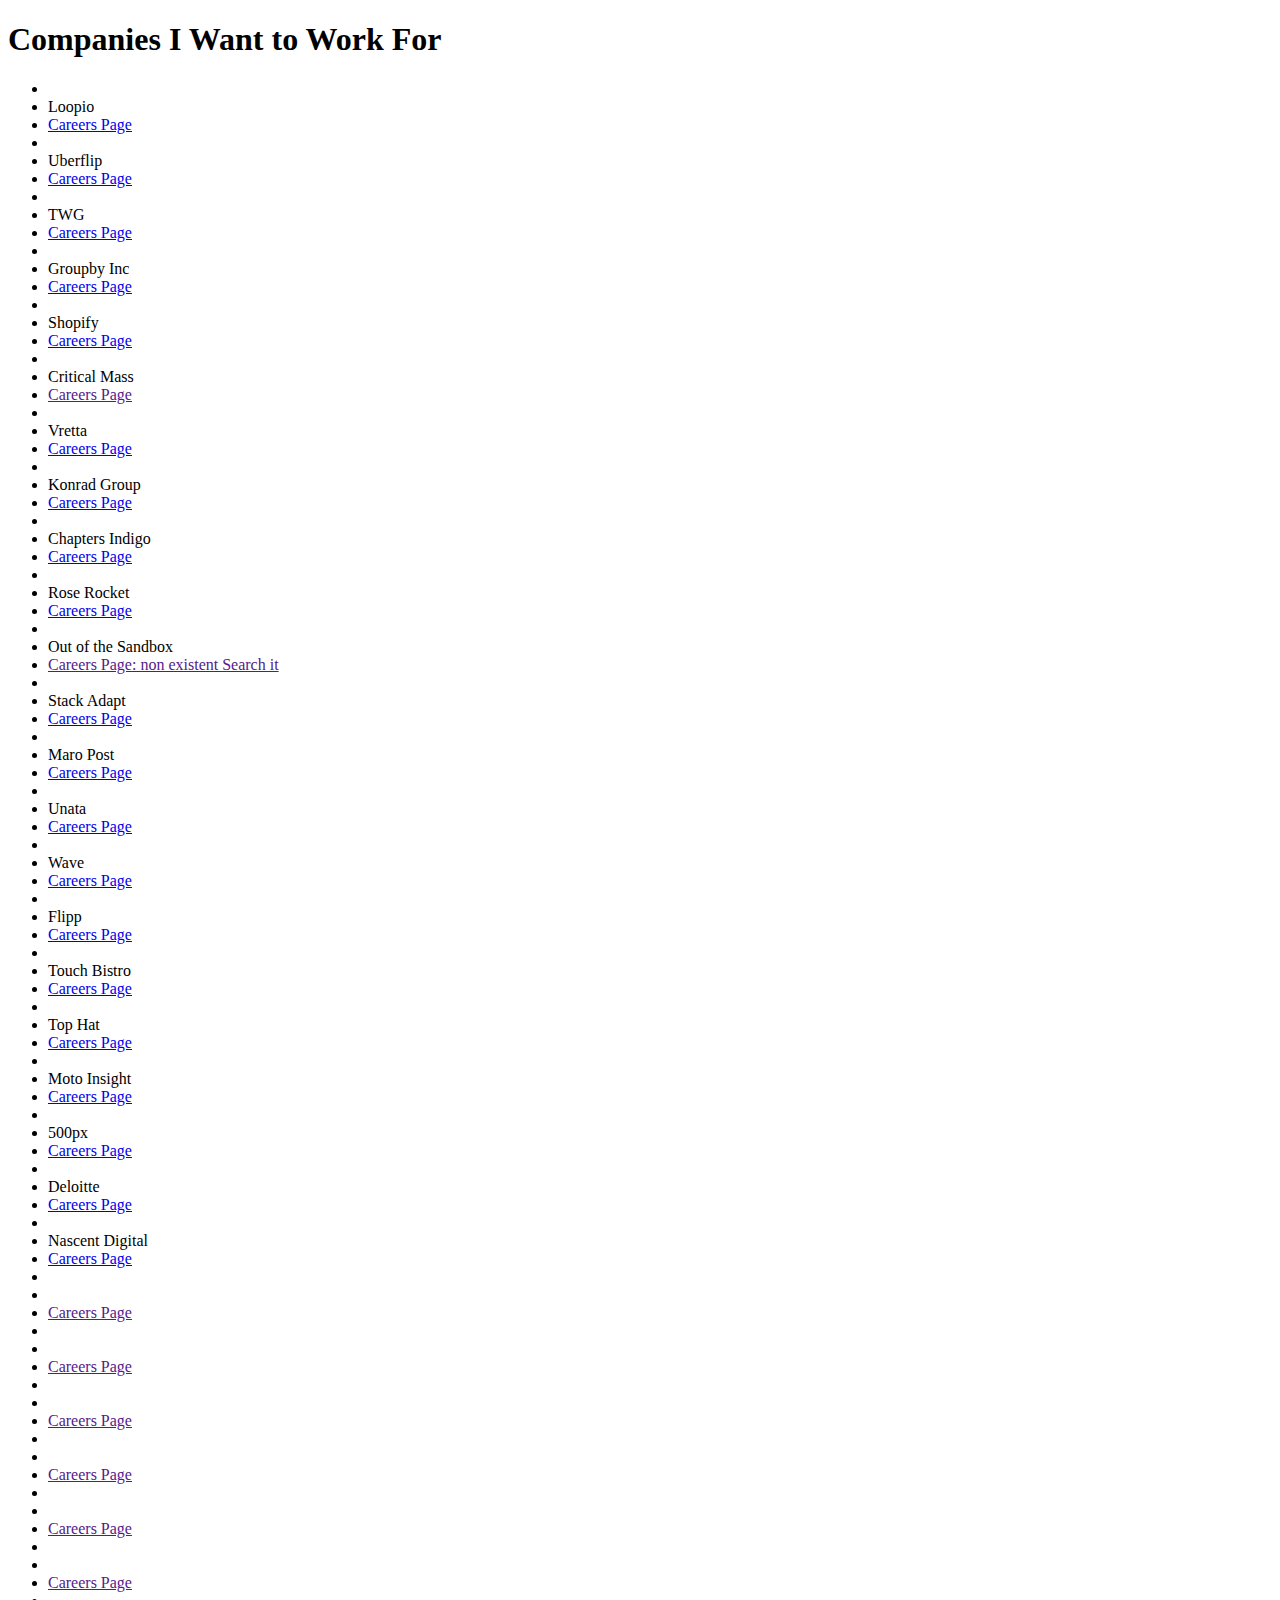
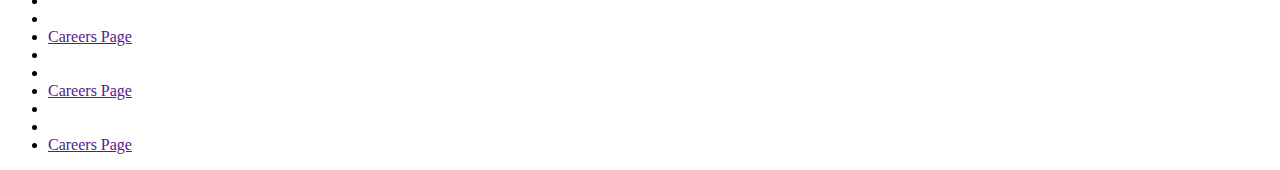
==== companies.html @ 1dc617fa "Started adding companies to list" ====
<!DOCTYPE html>
<html lang="en">
<head>
    <meta charset="UTF-8">
    <meta name="viewport" content="width=device-width, initial-scale=1.0">
    <meta http-equiv="X-UA-Compatible" content="ie=edge">
    <title>Companies</title>
</head>
<body>
    <h1>Companies I Want to Work For</h1>
    <ul>
        <li class="company">
            <li class="company-name">Loopio</li>
            <li class="company-url"><a href="https://www.loopio.com/careers#data-scroll2">Careers Page</a></li>
        </li>
        <li class="company">
            <li class="company-name">Uberflip</li>
            <li class="company-url"><a href="https://jobs.lever.co/uberflip?team=Engineering">Careers Page</a></li>
        </li>
        <li class="company">
            <li class="company-name">TWG</li>
            <li class="company-url"><a href="https://twg.io/careers/">Careers Page</a></li>
        </li>
        <li class="company">
            <li class="company-name">Groupby Inc</li>
            <li class="company-url"><a href="https://www.groupbyinc.com/careers/">Careers Page</a></li>
        </li>
        <li class="company">
            <li class="company-name">Shopify</li>
            <li class="company-url"><a href="https://www.shopify.ca/careers/locations/toronto">Careers Page</a></li>
        </li>
        <li class="company">
            <li class="company-name">Critical Mass</li>
            <li class="company-urlhttps://www.criticalmass.com/join/city/toronto"><a href="">Careers Page</a></li>
        </li>
        <li class="company">
            <li class="company-name">Vretta</li>
            <li class="company-url"><a href="https://www.vretta.com/careers">Careers Page</a></li>
        </li>
        <li class="company">
            <li class="company-name">Konrad Group</li>
            <li class="company-url"><a href="https://www.konradgroup.com/careers">Careers Page</a></li>
        </li>
        <li class="company">
            <li class="company-name">Chapters Indigo</li>
            <li class="company-url"><a href="https://careers.indigo.ca/?s=&page=1&dept=ho">Careers Page</a></li>
        </li>
        <li class="company">
            <li class="company-name">Rose Rocket</li>
            <li class="company-url"><a href="https://roserocket.fastpad.com">Careers Page</a></li>
        </li>
        <li class="company">
            <li class="company-name">Out of the Sandbox</li>
            <li class="company-url"><a href="">Careers Page: non existent Search it</a></li>
        </li>
        <li class="company">
            <li class="company-name">Stack Adapt</li>
            <li class="company-url"><a href="https://jobs.lever.co/stackadapt">Careers Page</a></li>
        </li>
        <li class="company">
            <li class="company-name">Maro Post</li>
            <li class="company-url"><a href="https://www.maropost.com/careers/">Careers Page</a></li>
        </li>
        <li class="company">
            <li class="company-name">Unata</li>
            <li class="company-url"><a href="https://unata.com/about/careers/">Careers Page</a></li>
        </li>
        <li class="company">
            <li class="company-name">Wave</li>
            <li class="company-url"><a href="https://www.waveapps.com/about-us/jobs/">Careers Page</a></li>
        </li>
        <li class="company">
            <li class="company-name">Flipp</li>
            <li class="company-url"><a href="https://corp.flipp.com/jobs">Careers Page</a></li>
        </li>
        <li class="company">
            <li class="company-name">Touch Bistro</li>
            <li class="company-url"><a href="https://www.touchbistro.com/careers/">Careers Page</a></li>
        </li>
        <li class="company">
            <li class="company-name">Top Hat</li>
            <li class="company-url"><a href="https://jobs.lever.co/tophat/966fdf04-d9f5-40f9-bb0e-3b3fde9817d1">Careers Page</a></li>
        </li>
        <li class="company">
            <li class="company-name">Moto Insight</li>
            <li class="company-url"><a href="https://motoinsight.applytojob.com/apply">Careers Page</a></li>
        </li>
        <li class="company">
            <li class="company-name">500px</li>
            <li class="company-url"><a href="https://about.500px.com/jobs/#">Careers Page</a></li>
        </li>
        <li class="company">
            <li class="company-name">Deloitte</li>
            <li class="company-url"><a href="https://careers.deloitte.ca/search/?q=Toronto">Careers Page</a></li>
        </li>
        <li class="company">
            <li class="company-name">Nascent Digital</li>
            <li class="company-url"><a href="http://nascentdigital.com/careers/">Careers Page</a></li>
        </li>
        <li class="company">
            <li class="company-name"></li>
            <li class="company-url"><a href="">Careers Page</a></li>
        </li>
        <li class="company">
            <li class="company-name"></li>
            <li class="company-url"><a href="">Careers Page</a></li>
        </li>
        <li class="company">
            <li class="company-name"></li>
            <li class="company-url"><a href="">Careers Page</a></li>
        </li>
        <li class="company">
            <li class="company-name"></li>
            <li class="company-url"><a href="">Careers Page</a></li>
        </li>
        <li class="company">
            <li class="company-name"></li>
            <li class="company-url"><a href="">Careers Page</a></li>
        </li>
        <li class="company">
            <li class="company-name"></li>
            <li class="company-url"><a href="">Careers Page</a></li>
        </li>
        <li class="company">
            <li class="company-name"></li>
            <li class="company-url"><a href="">Careers Page</a></li>
        </li>
        <li class="company">
            <li class="company-name"></li>
            <li class="company-url"><a href="">Careers Page</a></li>
        </li>
        <li class="company">
            <li class="company-name"></li>
            <li class="company-url"><a href="">Careers Page</a></li>
        </li>

    </ul>

</body>
</html>
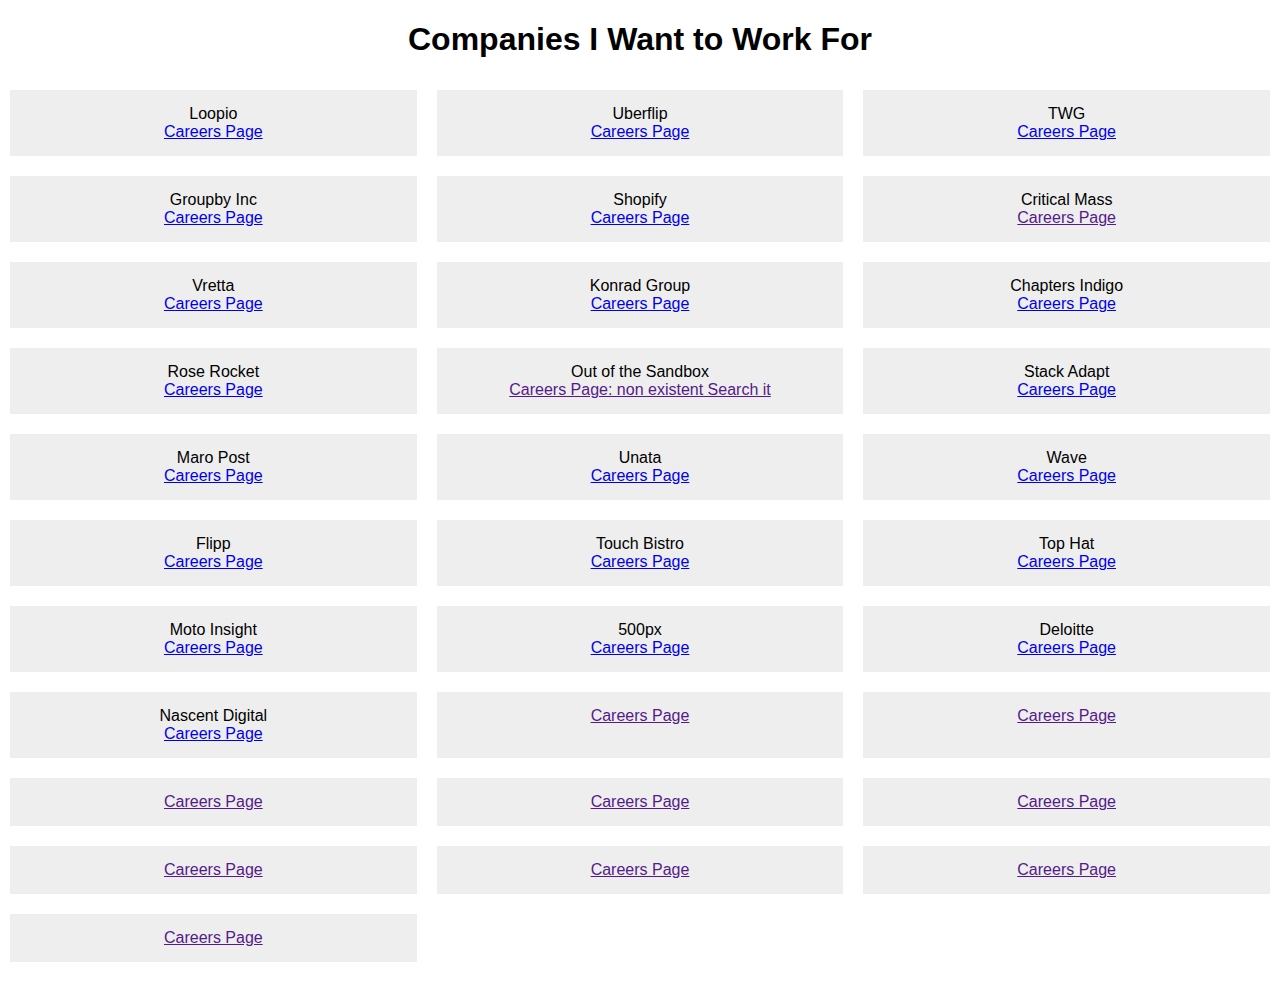
==== commit f8f48a01: "Adding css to jobs cards" ====
--- a/companies.html
+++ b/companies.html
@@ -5,136 +5,138 @@
     <meta name="viewport" content="width=device-width, initial-scale=1.0">
     <meta http-equiv="X-UA-Compatible" content="ie=edge">
     <title>Companies</title>
+    <link rel="stylesheet" type="text/css" href="companies.css">
 </head>
 <body>
     <h1>Companies I Want to Work For</h1>
     <ul>
-        <li class="company">
+        <div class="company">
             <li class="company-name">Loopio</li>
             <li class="company-url"><a href="https://www.loopio.com/careers#data-scroll2">Careers Page</a></li>
-        </li>
-        <li class="company">
+        </div>
+        <div class="company">
             <li class="company-name">Uberflip</li>
             <li class="company-url"><a href="https://jobs.lever.co/uberflip?team=Engineering">Careers Page</a></li>
-        </li>
-        <li class="company">
+        </div>
+        <div class="company">
             <li class="company-name">TWG</li>
             <li class="company-url"><a href="https://twg.io/careers/">Careers Page</a></li>
-        </li>
-        <li class="company">
+        </div>
+        <div class="company">
             <li class="company-name">Groupby Inc</li>
             <li class="company-url"><a href="https://www.groupbyinc.com/careers/">Careers Page</a></li>
-        </li>
-        <li class="company">
+        </div>
+        <div class="company">
             <li class="company-name">Shopify</li>
             <li class="company-url"><a href="https://www.shopify.ca/careers/locations/toronto">Careers Page</a></li>
-        </li>
-        <li class="company">
+        </div>
+        <div class="company">
             <li class="company-name">Critical Mass</li>
             <li class="company-urlhttps://www.criticalmass.com/join/city/toronto"><a href="">Careers Page</a></li>
-        </li>
-        <li class="company">
+        </div>
+        <div class="company">
             <li class="company-name">Vretta</li>
             <li class="company-url"><a href="https://www.vretta.com/careers">Careers Page</a></li>
-        </li>
-        <li class="company">
+        </div>
+        <div class="company">
             <li class="company-name">Konrad Group</li>
             <li class="company-url"><a href="https://www.konradgroup.com/careers">Careers Page</a></li>
-        </li>
-        <li class="company">
+        </div>
+        <div class="company">
             <li class="company-name">Chapters Indigo</li>
             <li class="company-url"><a href="https://careers.indigo.ca/?s=&page=1&dept=ho">Careers Page</a></li>
-        </li>
-        <li class="company">
+        </div>
+        <div class="company">
             <li class="company-name">Rose Rocket</li>
             <li class="company-url"><a href="https://roserocket.fastpad.com">Careers Page</a></li>
-        </li>
-        <li class="company">
+        </div>
+        <div class="company">
             <li class="company-name">Out of the Sandbox</li>
             <li class="company-url"><a href="">Careers Page: non existent Search it</a></li>
-        </li>
-        <li class="company">
+        </div>
+        <div class="company">
             <li class="company-name">Stack Adapt</li>
             <li class="company-url"><a href="https://jobs.lever.co/stackadapt">Careers Page</a></li>
-        </li>
-        <li class="company">
+        </div>
+        <div class="company">
             <li class="company-name">Maro Post</li>
             <li class="company-url"><a href="https://www.maropost.com/careers/">Careers Page</a></li>
-        </li>
-        <li class="company">
+        </div>
+        <div class="company">
             <li class="company-name">Unata</li>
             <li class="company-url"><a href="https://unata.com/about/careers/">Careers Page</a></li>
-        </li>
-        <li class="company">
+        </div>
+        <div class="company">
             <li class="company-name">Wave</li>
             <li class="company-url"><a href="https://www.waveapps.com/about-us/jobs/">Careers Page</a></li>
-        </li>
-        <li class="company">
+        </div>
+        <div class="company">
             <li class="company-name">Flipp</li>
             <li class="company-url"><a href="https://corp.flipp.com/jobs">Careers Page</a></li>
-        </li>
-        <li class="company">
+        </div>
+        <div class="company">
             <li class="company-name">Touch Bistro</li>
             <li class="company-url"><a href="https://www.touchbistro.com/careers/">Careers Page</a></li>
-        </li>
-        <li class="company">
+        </div>
+        <div class="company">
             <li class="company-name">Top Hat</li>
             <li class="company-url"><a href="https://jobs.lever.co/tophat/966fdf04-d9f5-40f9-bb0e-3b3fde9817d1">Careers Page</a></li>
-        </li>
-        <li class="company">
+        </div>
+        <div class="company">
             <li class="company-name">Moto Insight</li>
             <li class="company-url"><a href="https://motoinsight.applytojob.com/apply">Careers Page</a></li>
-        </li>
-        <li class="company">
+        </div>
+        <div class="company">
             <li class="company-name">500px</li>
             <li class="company-url"><a href="https://about.500px.com/jobs/#">Careers Page</a></li>
-        </li>
-        <li class="company">
+        </div>
+        <div class="company">
             <li class="company-name">Deloitte</li>
             <li class="company-url"><a href="https://careers.deloitte.ca/search/?q=Toronto">Careers Page</a></li>
-        </li>
-        <li class="company">
+        </div>
+        <div class="company">
             <li class="company-name">Nascent Digital</li>
             <li class="company-url"><a href="http://nascentdigital.com/careers/">Careers Page</a></li>
-        </li>
-        <li class="company">
+        </div>
+        <div class="company">
             <li class="company-name"></li>
             <li class="company-url"><a href="">Careers Page</a></li>
-        </li>
-        <li class="company">
+        </div>
+        <div class="company">
             <li class="company-name"></li>
             <li class="company-url"><a href="">Careers Page</a></li>
-        </li>
-        <li class="company">
+        </div>
+        <div class="company">
             <li class="company-name"></li>
             <li class="company-url"><a href="">Careers Page</a></li>
-        </li>
-        <li class="company">
+        </div>
+        <div class="company">
             <li class="company-name"></li>
             <li class="company-url"><a href="">Careers Page</a></li>
-        </li>
-        <li class="company">
+        </div>
+        <div class="company">
             <li class="company-name"></li>
             <li class="company-url"><a href="">Careers Page</a></li>
-        </li>
-        <li class="company">
+        </div>
+        <div class="company">
             <li class="company-name"></li>
             <li class="company-url"><a href="">Careers Page</a></li>
-        </li>
-        <li class="company">
+        </div>
+        <div class="company">
             <li class="company-name"></li>
             <li class="company-url"><a href="">Careers Page</a></li>
-        </li>
-        <li class="company">
+        </div>
+        <div class="company">
             <li class="company-name"></li>
             <li class="company-url"><a href="">Careers Page</a></li>
-        </li>
-        <li class="company">
+        </div>
+        <div class="company">
             <li class="company-name"></li>
             <li class="company-url"><a href="">Careers Page</a></li>
-        </li>
+        </div>
 
     </ul>
-
+    <script src="https://ajax.googleapis.com/ajax/libs/jquery/1.10.2/jquery.min.js"></script>
+    <script src="companies.js"></script>
 </body>
 </html>--- a/companies.css
+++ b/companies.css
@@ -0,0 +1,22 @@
+article,aside,details,figcaption,figure,footer,header,hgroup,nav,section,summary{display:block;}audio,canvas,video{display:inline-block;}audio:not([controls]){display:none;height:0;}[hidden]{display:none;}html{font-family:sans-serif;-webkit-text-size-adjust:100%;-ms-text-size-adjust:100%;}a:focus{outline:thin dotted;}a:active,a:hover{outline:0;}h1{font-size:2em;}abbr[title]{border-bottom:1px dotted;}b,strong{font-weight:700;}dfn{font-style:italic;}mark{background:#ff0;color:#000;}code,kbd,pre,samp{font-family:monospace, serif;font-size:1em;}pre{white-space:pre-wrap;word-wrap:break-word;}q{quotes:\201C \201D \2018 \2019;}small{font-size:80%;}sub,sup{font-size:75%;line-height:0;position:relative;vertical-align:baseline;}sup{top:-.5em;}sub{bottom:-.25em;}img{border:0;}svg:not(:root){overflow:hidden;}fieldset{border:1px solid silver;margin:0 2px;padding:.35em .625em .75em;}button,input,select,textarea{font-family:inherit;font-size:100%;margin:0;}button,input{line-height:normal;}button,html input[type=button],/* 1 */input[type=reset],input[type=submit]{-webkit-appearance:button;cursor:pointer;}button[disabled],input[disabled]{cursor:default;}input[type=checkbox],input[type=radio]{box-sizing:border-box;padding:0;}input[type=search]{-webkit-appearance:textfield;-moz-box-sizing:content-box;-webkit-box-sizing:content-box;box-sizing:content-box;}input[type=search]::-webkit-search-cancel-button,input[type=search]::-webkit-search-decoration{-webkit-appearance:none;}textarea{overflow:auto;vertical-align:top;}table{border-collapse:collapse;border-spacing:0;}body,figure{margin:0;}legend,button::-moz-focus-inner,input::-moz-focus-inner{border:0;padding:0;}
+
+.clearfix:after {visibility: hidden; display: block; font-size: 0; content: ''; clear: both; height: 0; }
+
+* { -moz-box-sizing: border-box; -webkit-box-sizing: border-box; box-sizing: border-box; }
+
+body {
+    text-align: center;
+}
+
+ul {
+    list-style: none;
+    display: grid;
+    grid-template-columns: 1fr 1fr 1fr;
+    padding: 0;
+}
+
+.company {
+    background-color: #eee;
+    margin: 10px;
+    padding: 15px;
+}
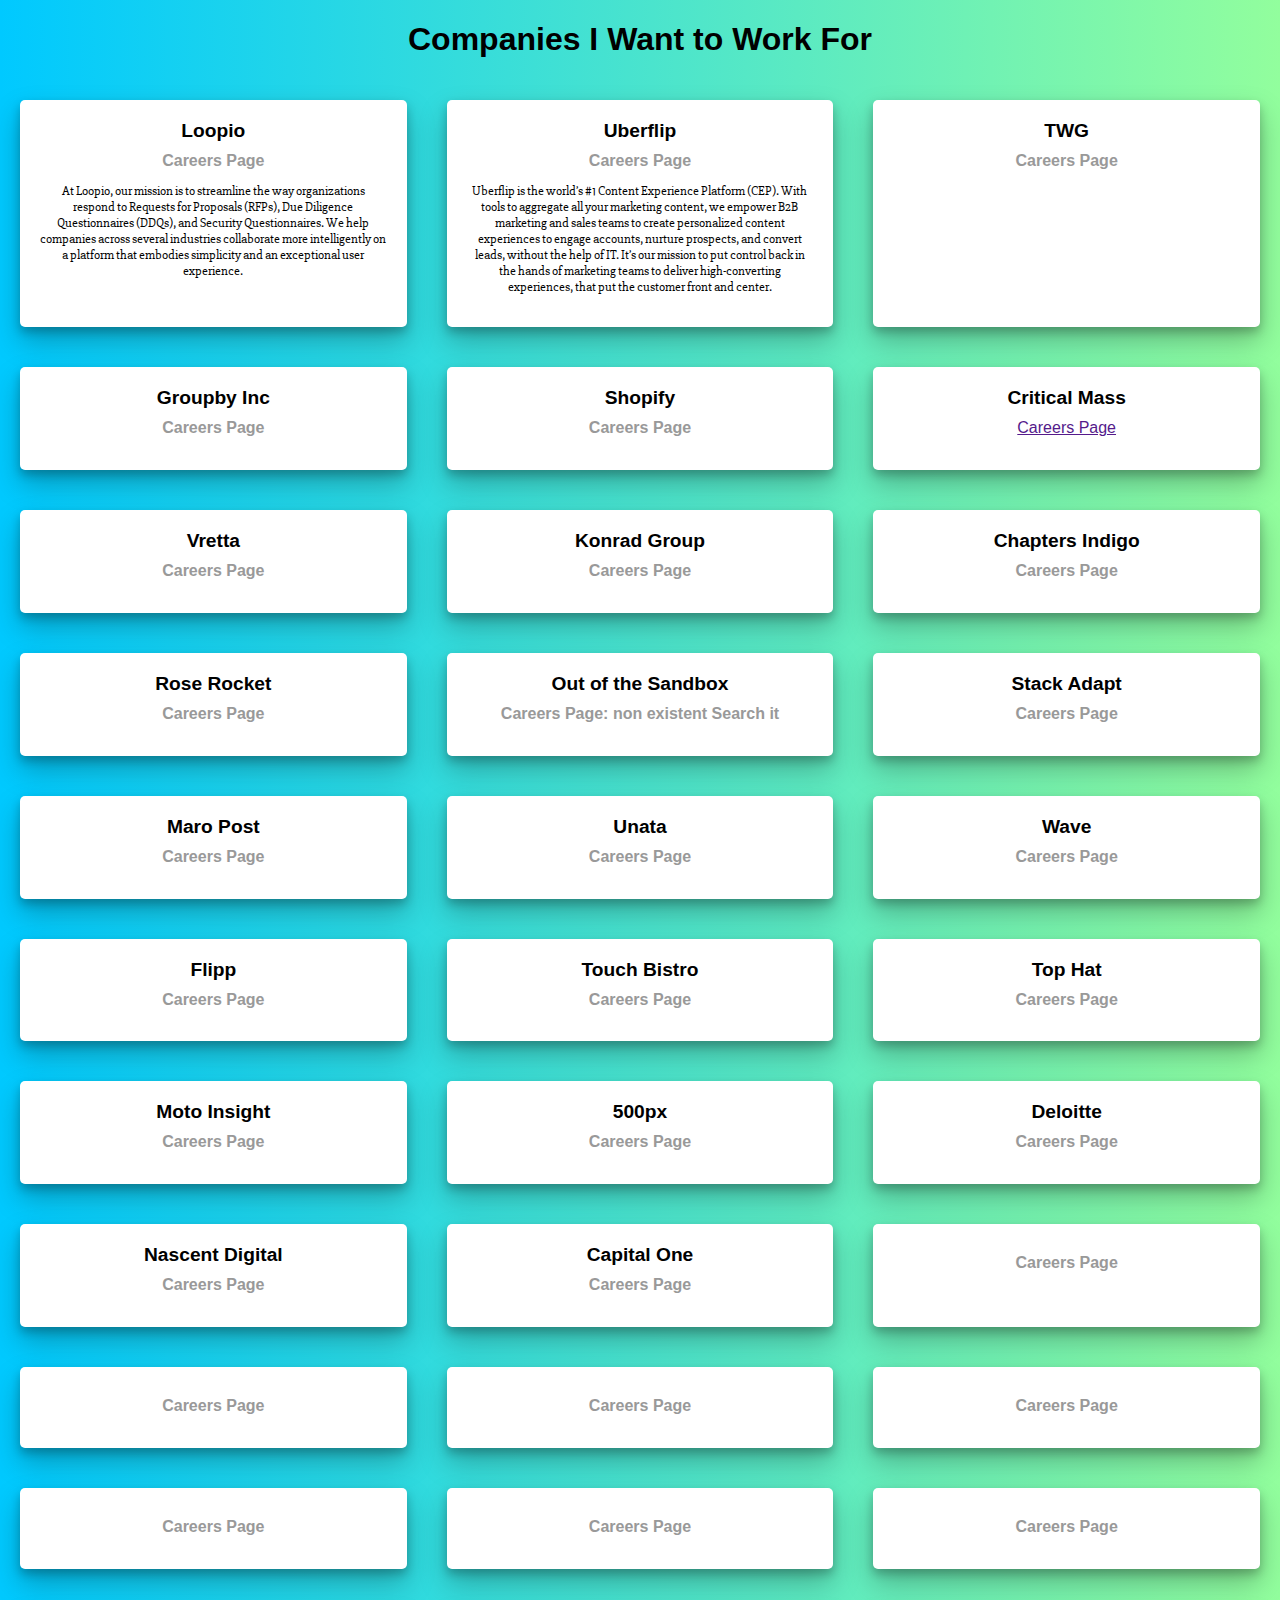
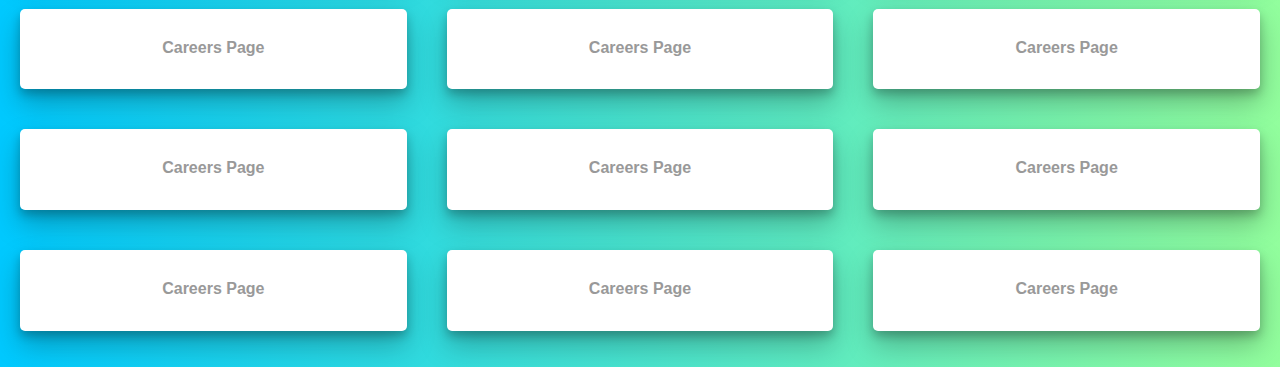
==== commit 467bcdc0: "Added addition styling to cards and starting descriptions of companies" ====
--- a/companies.html
+++ b/companies.html
@@ -5,6 +5,9 @@
     <meta name="viewport" content="width=device-width, initial-scale=1.0">
     <meta http-equiv="X-UA-Compatible" content="ie=edge">
     <title>Companies</title>
+    <!-- link google fonts -->
+    <link href="https://fonts.googleapis.com/css?family=Slabo+27px" rel="stylesheet">
+    <!-- link stylesheet -->
     <link rel="stylesheet" type="text/css" href="companies.css">
 </head>
 <body>
@@ -13,126 +16,197 @@
         <div class="company">
             <li class="company-name">Loopio</li>
             <li class="company-url"><a href="https://www.loopio.com/careers#data-scroll2">Careers Page</a></li>
+            <p class="desc">At Loopio, our mission is to streamline the way organizations respond to Requests for Proposals (RFPs), Due Diligence Questionnaires (DDQs), and Security Questionnaires. We help companies across several industries collaborate more intelligently on a platform that embodies simplicity and an exceptional user experience.</p>
         </div>
         <div class="company">
             <li class="company-name">Uberflip</li>
             <li class="company-url"><a href="https://jobs.lever.co/uberflip?team=Engineering">Careers Page</a></li>
+            <p class="desc">Uberflip is the world’s #1 Content Experience Platform (CEP). With tools to aggregate all your marketing content, we empower B2B marketing and sales teams to create personalized content experiences to engage accounts, nurture prospects, and convert leads, without the help of IT. It’s our mission to put control back in the hands of marketing teams to deliver high-converting experiences, that put the customer front and center.</p>
         </div>
         <div class="company">
             <li class="company-name">TWG</li>
             <li class="company-url"><a href="https://twg.io/careers/">Careers Page</a></li>
+            <p class="desc"></p>
         </div>
         <div class="company">
             <li class="company-name">Groupby Inc</li>
             <li class="company-url"><a href="https://www.groupbyinc.com/careers/">Careers Page</a></li>
+            <p class="desc"></p>
         </div>
         <div class="company">
             <li class="company-name">Shopify</li>
             <li class="company-url"><a href="https://www.shopify.ca/careers/locations/toronto">Careers Page</a></li>
+            <p class="desc"></p>
         </div>
         <div class="company">
             <li class="company-name">Critical Mass</li>
             <li class="company-urlhttps://www.criticalmass.com/join/city/toronto"><a href="">Careers Page</a></li>
+            <p class="desc"></p>
         </div>
         <div class="company">
             <li class="company-name">Vretta</li>
             <li class="company-url"><a href="https://www.vretta.com/careers">Careers Page</a></li>
+            <p class="desc"></p>
         </div>
         <div class="company">
             <li class="company-name">Konrad Group</li>
             <li class="company-url"><a href="https://www.konradgroup.com/careers">Careers Page</a></li>
+            <p class="desc"></p>
         </div>
         <div class="company">
             <li class="company-name">Chapters Indigo</li>
             <li class="company-url"><a href="https://careers.indigo.ca/?s=&page=1&dept=ho">Careers Page</a></li>
+            <p class="desc"></p>
         </div>
         <div class="company">
             <li class="company-name">Rose Rocket</li>
             <li class="company-url"><a href="https://roserocket.fastpad.com">Careers Page</a></li>
+            <p class="desc"></p>
         </div>
         <div class="company">
             <li class="company-name">Out of the Sandbox</li>
             <li class="company-url"><a href="">Careers Page: non existent Search it</a></li>
+            <p class="desc"></p>
         </div>
         <div class="company">
             <li class="company-name">Stack Adapt</li>
             <li class="company-url"><a href="https://jobs.lever.co/stackadapt">Careers Page</a></li>
+            <p class="desc"></p>
         </div>
         <div class="company">
             <li class="company-name">Maro Post</li>
             <li class="company-url"><a href="https://www.maropost.com/careers/">Careers Page</a></li>
+            <p class="desc"></p>
         </div>
         <div class="company">
             <li class="company-name">Unata</li>
             <li class="company-url"><a href="https://unata.com/about/careers/">Careers Page</a></li>
+            <p class="desc"></p>
         </div>
         <div class="company">
             <li class="company-name">Wave</li>
             <li class="company-url"><a href="https://www.waveapps.com/about-us/jobs/">Careers Page</a></li>
+            <p class="desc"></p>
         </div>
         <div class="company">
             <li class="company-name">Flipp</li>
             <li class="company-url"><a href="https://corp.flipp.com/jobs">Careers Page</a></li>
+            <p class="desc"></p>
         </div>
         <div class="company">
             <li class="company-name">Touch Bistro</li>
             <li class="company-url"><a href="https://www.touchbistro.com/careers/">Careers Page</a></li>
+            <p class="desc"></p>
         </div>
         <div class="company">
             <li class="company-name">Top Hat</li>
             <li class="company-url"><a href="https://jobs.lever.co/tophat/966fdf04-d9f5-40f9-bb0e-3b3fde9817d1">Careers Page</a></li>
+            <p class="desc"></p>
         </div>
         <div class="company">
             <li class="company-name">Moto Insight</li>
             <li class="company-url"><a href="https://motoinsight.applytojob.com/apply">Careers Page</a></li>
+            <p class="desc"></p>
         </div>
         <div class="company">
             <li class="company-name">500px</li>
             <li class="company-url"><a href="https://about.500px.com/jobs/#">Careers Page</a></li>
+            <p class="desc"></p>
         </div>
         <div class="company">
             <li class="company-name">Deloitte</li>
             <li class="company-url"><a href="https://careers.deloitte.ca/search/?q=Toronto">Careers Page</a></li>
+            <p class="desc"></p>
         </div>
         <div class="company">
             <li class="company-name">Nascent Digital</li>
             <li class="company-url"><a href="http://nascentdigital.com/careers/">Careers Page</a></li>
-        </div>
-        <div class="company">
-            <li class="company-name"></li>
-            <li class="company-url"><a href="">Careers Page</a></li>
-        </div>
-        <div class="company">
-            <li class="company-name"></li>
-            <li class="company-url"><a href="">Careers Page</a></li>
-        </div>
-        <div class="company">
-            <li class="company-name"></li>
-            <li class="company-url"><a href="">Careers Page</a></li>
-        </div>
-        <div class="company">
-            <li class="company-name"></li>
-            <li class="company-url"><a href="">Careers Page</a></li>
-        </div>
-        <div class="company">
-            <li class="company-name"></li>
-            <li class="company-url"><a href="">Careers Page</a></li>
-        </div>
-        <div class="company">
-            <li class="company-name"></li>
-            <li class="company-url"><a href="">Careers Page</a></li>
-        </div>
-        <div class="company">
-            <li class="company-name"></li>
-            <li class="company-url"><a href="">Careers Page</a></li>
-        </div>
-        <div class="company">
-            <li class="company-name"></li>
-            <li class="company-url"><a href="">Careers Page</a></li>
-        </div>
-        <div class="company">
-            <li class="company-name"></li>
-            <li class="company-url"><a href="">Careers Page</a></li>
+            <p class="desc"></p>
+        </div>
+        <div class="company">
+            <li class="company-name">Capital One</li>
+            <li class="company-url"><a href="https://www.capitalonecareers.ca/category/technology-explorers-jobs/1733/29098/1">Careers Page</a></li>
+            <p class="desc"></p>
+        </div>
+        <div class="company">
+            <li class="company-name"></li>
+            <li class="company-url"><a href="">Careers Page</a></li>
+            <p class="desc"></p>
+        </div>
+        <div class="company">
+            <li class="company-name"></li>
+            <li class="company-url"><a href="">Careers Page</a></li>
+            <p class="desc"></p>
+        </div>
+        <div class="company">
+            <li class="company-name"></li>
+            <li class="company-url"><a href="">Careers Page</a></li>
+            <p class="desc"></p>
+        </div>
+        <div class="company">
+            <li class="company-name"></li>
+            <li class="company-url"><a href="">Careers Page</a></li>
+            <p class="desc"></p>
+        </div>
+        <div class="company">
+            <li class="company-name"></li>
+            <li class="company-url"><a href="">Careers Page</a></li>
+            <p class="desc"></p>
+        </div>
+        <div class="company">
+            <li class="company-name"></li>
+            <li class="company-url"><a href="">Careers Page</a></li>
+            <p class="desc"></p>
+        </div>
+        <div class="company">
+            <li class="company-name"></li>
+            <li class="company-url"><a href="">Careers Page</a></li>
+            <p class="desc"></p>
+        </div>
+        <div class="company">
+            <li class="company-name"></li>
+            <li class="company-url"><a href="">Careers Page</a></li>
+            <p class="desc"></p>
+        </div>
+        <div class="company">
+            <li class="company-name"></li>
+            <li class="company-url"><a href="">Careers Page</a></li>
+            <p class="desc"></p>
+        </div>
+        <div class="company">
+            <li class="company-name"></li>
+            <li class="company-url"><a href="">Careers Page</a></li>
+            <p class="desc"></p>
+        </div>
+        <div class="company">
+            <li class="company-name"></li>
+            <li class="company-url"><a href="">Careers Page</a></li>
+            <p class="desc"></p>
+        </div>
+        <div class="company">
+            <li class="company-name"></li>
+            <li class="company-url"><a href="">Careers Page</a></li>
+            <p class="desc"></p>
+        </div>
+        <div class="company">
+            <li class="company-name"></li>
+            <li class="company-url"><a href="">Careers Page</a></li>
+            <p class="desc"></p>
+        </div>
+        <div class="company">
+            <li class="company-name"></li>
+            <li class="company-url"><a href="">Careers Page</a></li>
+            <p class="desc"></p>
+        </div>
+        <div class="company">
+            <li class="company-name"></li>
+            <li class="company-url"><a href="">Careers Page</a></li>
+            <p class="desc"></p>
+        </div>
+        <div class="company">
+            <li class="company-name"></li>
+            <li class="company-url"><a href="">Careers Page</a></li>
+            <p class="desc"></p>
         </div>
 
     </ul>
--- a/companies.css
+++ b/companies.css
@@ -6,6 +6,7 @@
 
 body {
     text-align: center;
+    background: linear-gradient(90deg, #00C9FF 0%, #92FE9D 100%);
 }
 
 ul {
@@ -16,7 +17,39 @@
 }
 
 .company {
-    background-color: #eee;
-    margin: 10px;
-    padding: 15px;
+    background-color: white;
+    border-radius: 5px;
+    margin: 20px;
+    padding: 20px;
+    box-shadow: 0 14px 28px rgba(0,0,0,0.25), 0 5px 10px rgba(0,0,0,0.22);
+    -webkit-transition: 0.3s;
+    transition: 0.3s;
 }
+
+.company:hover {
+    transform: scale(1.05, 1.05);
+    -webkit-transition: 0.3s;
+    transition: 0.3s;
+}
+
+.company-name {
+    font-weight: 900;
+    font-size: 1.2em;
+    margin-bottom: 10px;
+}
+
+.company-url a:link {
+    text-decoration: none;
+    color: #999;
+    font-weight: 700;
+}
+
+.company-url a:visited {
+    text-decoration: none;
+    color: #999;
+}
+
+.desc {
+    font-size: 0.8em;
+    font-family: 'Slabo 27px', serif;
+}
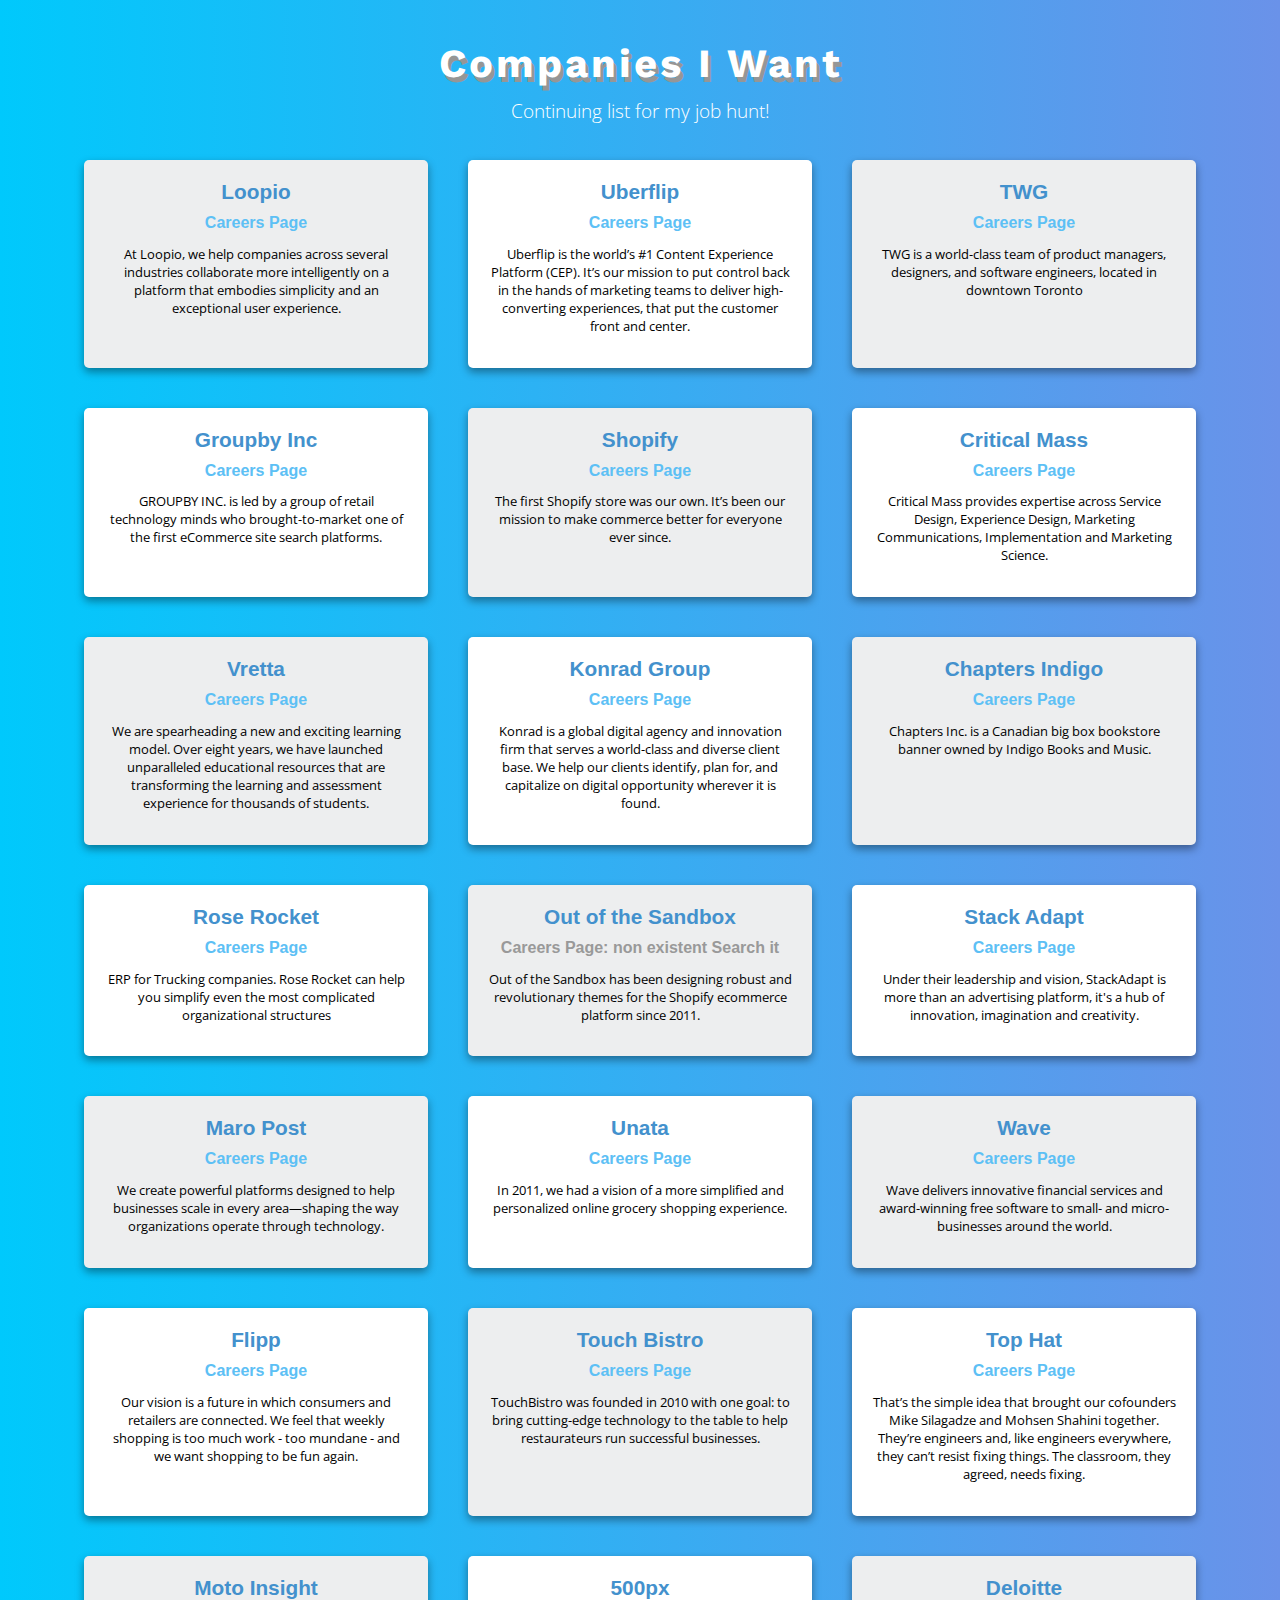
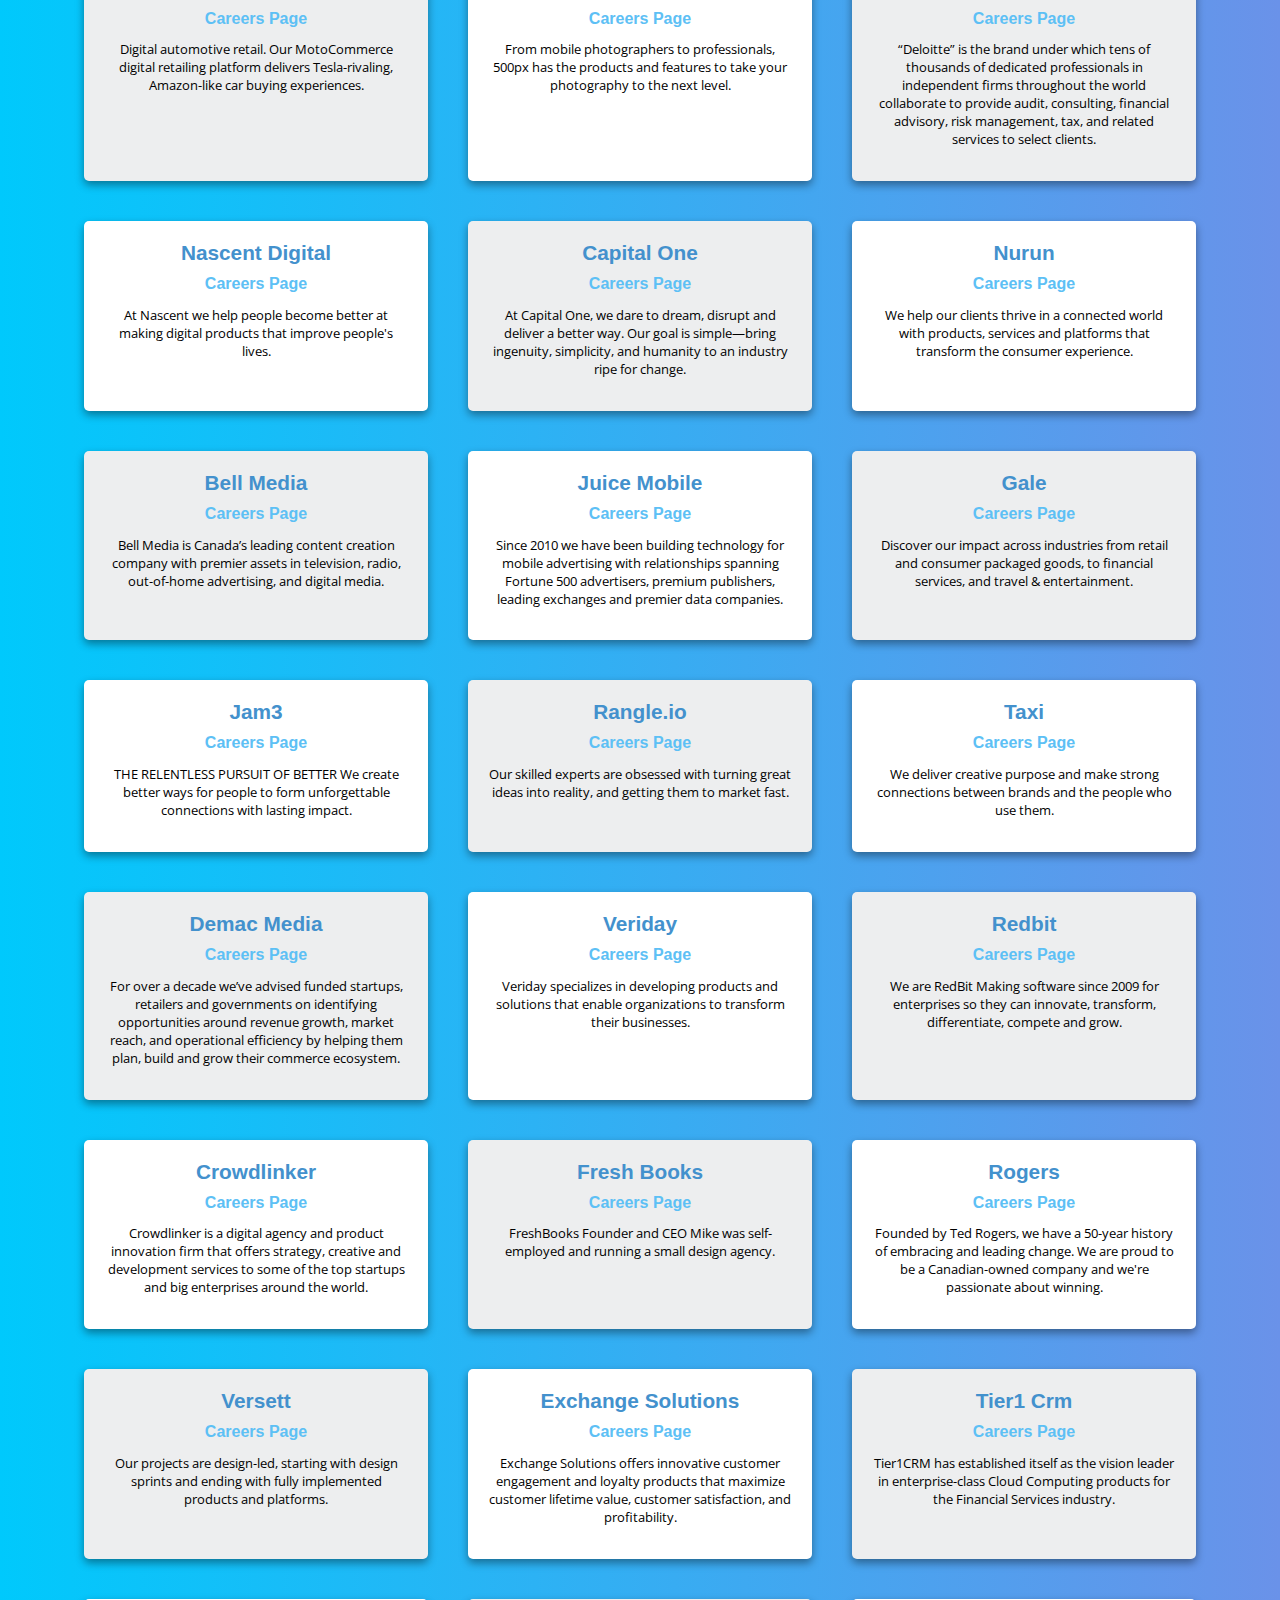
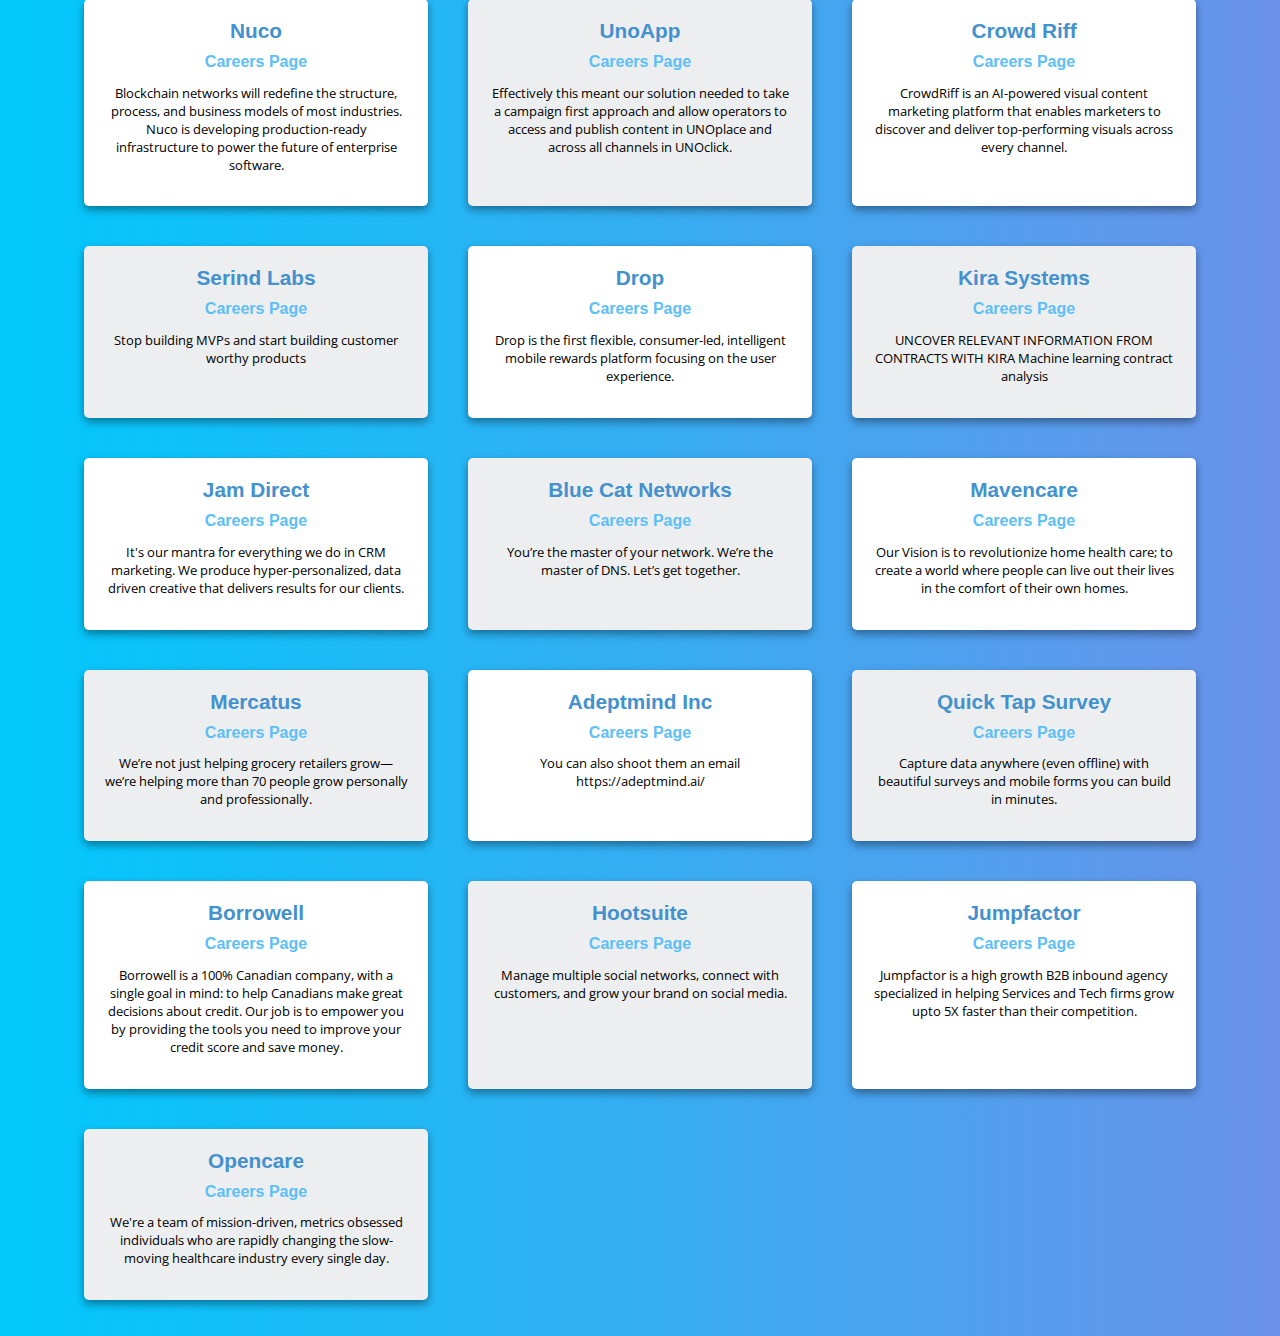
==== commit 0f863102: "Adding additional companies" ====
--- a/companies.html
+++ b/companies.html
@@ -6,210 +6,298 @@
     <meta http-equiv="X-UA-Compatible" content="ie=edge">
     <title>Companies</title>
     <!-- link google fonts -->
-    <link href="https://fonts.googleapis.com/css?family=Slabo+27px" rel="stylesheet">
+    <link href="https://fonts.googleapis.com/css?family=Work+Sans:900" rel="stylesheet">
+    <link href="https://fonts.googleapis.com/css?family=Open+Sans:300,400" rel="stylesheet">
     <!-- link stylesheet -->
     <link rel="stylesheet" type="text/css" href="companies.css">
 </head>
 <body>
-    <h1>Companies I Want to Work For</h1>
-    <ul>
-        <div class="company">
-            <li class="company-name">Loopio</li>
-            <li class="company-url"><a href="https://www.loopio.com/careers#data-scroll2">Careers Page</a></li>
-            <p class="desc">At Loopio, our mission is to streamline the way organizations respond to Requests for Proposals (RFPs), Due Diligence Questionnaires (DDQs), and Security Questionnaires. We help companies across several industries collaborate more intelligently on a platform that embodies simplicity and an exceptional user experience.</p>
-        </div>
-        <div class="company">
-            <li class="company-name">Uberflip</li>
-            <li class="company-url"><a href="https://jobs.lever.co/uberflip?team=Engineering">Careers Page</a></li>
-            <p class="desc">Uberflip is the world’s #1 Content Experience Platform (CEP). With tools to aggregate all your marketing content, we empower B2B marketing and sales teams to create personalized content experiences to engage accounts, nurture prospects, and convert leads, without the help of IT. It’s our mission to put control back in the hands of marketing teams to deliver high-converting experiences, that put the customer front and center.</p>
-        </div>
-        <div class="company">
-            <li class="company-name">TWG</li>
-            <li class="company-url"><a href="https://twg.io/careers/">Careers Page</a></li>
-            <p class="desc"></p>
-        </div>
-        <div class="company">
-            <li class="company-name">Groupby Inc</li>
-            <li class="company-url"><a href="https://www.groupbyinc.com/careers/">Careers Page</a></li>
-            <p class="desc"></p>
-        </div>
-        <div class="company">
-            <li class="company-name">Shopify</li>
-            <li class="company-url"><a href="https://www.shopify.ca/careers/locations/toronto">Careers Page</a></li>
-            <p class="desc"></p>
-        </div>
-        <div class="company">
-            <li class="company-name">Critical Mass</li>
-            <li class="company-urlhttps://www.criticalmass.com/join/city/toronto"><a href="">Careers Page</a></li>
-            <p class="desc"></p>
-        </div>
-        <div class="company">
-            <li class="company-name">Vretta</li>
-            <li class="company-url"><a href="https://www.vretta.com/careers">Careers Page</a></li>
-            <p class="desc"></p>
-        </div>
-        <div class="company">
-            <li class="company-name">Konrad Group</li>
-            <li class="company-url"><a href="https://www.konradgroup.com/careers">Careers Page</a></li>
-            <p class="desc"></p>
-        </div>
-        <div class="company">
-            <li class="company-name">Chapters Indigo</li>
-            <li class="company-url"><a href="https://careers.indigo.ca/?s=&page=1&dept=ho">Careers Page</a></li>
-            <p class="desc"></p>
-        </div>
-        <div class="company">
-            <li class="company-name">Rose Rocket</li>
-            <li class="company-url"><a href="https://roserocket.fastpad.com">Careers Page</a></li>
-            <p class="desc"></p>
-        </div>
-        <div class="company">
-            <li class="company-name">Out of the Sandbox</li>
-            <li class="company-url"><a href="">Careers Page: non existent Search it</a></li>
-            <p class="desc"></p>
-        </div>
-        <div class="company">
-            <li class="company-name">Stack Adapt</li>
-            <li class="company-url"><a href="https://jobs.lever.co/stackadapt">Careers Page</a></li>
-            <p class="desc"></p>
-        </div>
-        <div class="company">
-            <li class="company-name">Maro Post</li>
-            <li class="company-url"><a href="https://www.maropost.com/careers/">Careers Page</a></li>
-            <p class="desc"></p>
-        </div>
-        <div class="company">
-            <li class="company-name">Unata</li>
-            <li class="company-url"><a href="https://unata.com/about/careers/">Careers Page</a></li>
-            <p class="desc"></p>
-        </div>
-        <div class="company">
-            <li class="company-name">Wave</li>
-            <li class="company-url"><a href="https://www.waveapps.com/about-us/jobs/">Careers Page</a></li>
-            <p class="desc"></p>
-        </div>
-        <div class="company">
-            <li class="company-name">Flipp</li>
-            <li class="company-url"><a href="https://corp.flipp.com/jobs">Careers Page</a></li>
-            <p class="desc"></p>
-        </div>
-        <div class="company">
-            <li class="company-name">Touch Bistro</li>
-            <li class="company-url"><a href="https://www.touchbistro.com/careers/">Careers Page</a></li>
-            <p class="desc"></p>
-        </div>
-        <div class="company">
-            <li class="company-name">Top Hat</li>
-            <li class="company-url"><a href="https://jobs.lever.co/tophat/966fdf04-d9f5-40f9-bb0e-3b3fde9817d1">Careers Page</a></li>
-            <p class="desc"></p>
-        </div>
-        <div class="company">
-            <li class="company-name">Moto Insight</li>
-            <li class="company-url"><a href="https://motoinsight.applytojob.com/apply">Careers Page</a></li>
-            <p class="desc"></p>
-        </div>
-        <div class="company">
-            <li class="company-name">500px</li>
-            <li class="company-url"><a href="https://about.500px.com/jobs/#">Careers Page</a></li>
-            <p class="desc"></p>
-        </div>
-        <div class="company">
-            <li class="company-name">Deloitte</li>
-            <li class="company-url"><a href="https://careers.deloitte.ca/search/?q=Toronto">Careers Page</a></li>
-            <p class="desc"></p>
-        </div>
-        <div class="company">
-            <li class="company-name">Nascent Digital</li>
-            <li class="company-url"><a href="http://nascentdigital.com/careers/">Careers Page</a></li>
-            <p class="desc"></p>
-        </div>
-        <div class="company">
-            <li class="company-name">Capital One</li>
-            <li class="company-url"><a href="https://www.capitalonecareers.ca/category/technology-explorers-jobs/1733/29098/1">Careers Page</a></li>
-            <p class="desc"></p>
-        </div>
-        <div class="company">
-            <li class="company-name"></li>
-            <li class="company-url"><a href="">Careers Page</a></li>
-            <p class="desc"></p>
-        </div>
-        <div class="company">
-            <li class="company-name"></li>
-            <li class="company-url"><a href="">Careers Page</a></li>
-            <p class="desc"></p>
-        </div>
-        <div class="company">
-            <li class="company-name"></li>
-            <li class="company-url"><a href="">Careers Page</a></li>
-            <p class="desc"></p>
-        </div>
-        <div class="company">
-            <li class="company-name"></li>
-            <li class="company-url"><a href="">Careers Page</a></li>
-            <p class="desc"></p>
-        </div>
-        <div class="company">
-            <li class="company-name"></li>
-            <li class="company-url"><a href="">Careers Page</a></li>
-            <p class="desc"></p>
-        </div>
-        <div class="company">
-            <li class="company-name"></li>
-            <li class="company-url"><a href="">Careers Page</a></li>
-            <p class="desc"></p>
-        </div>
-        <div class="company">
-            <li class="company-name"></li>
-            <li class="company-url"><a href="">Careers Page</a></li>
-            <p class="desc"></p>
-        </div>
-        <div class="company">
-            <li class="company-name"></li>
-            <li class="company-url"><a href="">Careers Page</a></li>
-            <p class="desc"></p>
-        </div>
-        <div class="company">
-            <li class="company-name"></li>
-            <li class="company-url"><a href="">Careers Page</a></li>
-            <p class="desc"></p>
-        </div>
-        <div class="company">
-            <li class="company-name"></li>
-            <li class="company-url"><a href="">Careers Page</a></li>
-            <p class="desc"></p>
-        </div>
-        <div class="company">
-            <li class="company-name"></li>
-            <li class="company-url"><a href="">Careers Page</a></li>
-            <p class="desc"></p>
-        </div>
-        <div class="company">
-            <li class="company-name"></li>
-            <li class="company-url"><a href="">Careers Page</a></li>
-            <p class="desc"></p>
-        </div>
-        <div class="company">
-            <li class="company-name"></li>
-            <li class="company-url"><a href="">Careers Page</a></li>
-            <p class="desc"></p>
-        </div>
-        <div class="company">
-            <li class="company-name"></li>
-            <li class="company-url"><a href="">Careers Page</a></li>
-            <p class="desc"></p>
-        </div>
-        <div class="company">
-            <li class="company-name"></li>
-            <li class="company-url"><a href="">Careers Page</a></li>
-            <p class="desc"></p>
-        </div>
-        <div class="company">
-            <li class="company-name"></li>
-            <li class="company-url"><a href="">Careers Page</a></li>
-            <p class="desc"></p>
-        </div>
+    <div class="wrapper">
+        <h1>Companies I Want</h1>
+        <h2>Continuing list for my job hunt!</h2>
+        <ul>
+            <div class="company">
+                <li class="company-name">Loopio</li>
+                <li class="company-url"><a href="https://www.loopio.com/careers#data-scroll2">Careers Page</a></li>
+                <p class="desc">At Loopio, we help companies across several industries collaborate more intelligently on a platform that embodies simplicity and an exceptional user experience.</p>
+            </div>
+            <div class="company">
+                <li class="company-name">Uberflip</li>
+                <li class="company-url"><a href="https://jobs.lever.co/uberflip?team=Engineering">Careers Page</a></li>
+                <p class="desc">Uberflip is the world’s #1 Content Experience Platform (CEP). It’s our mission to put control back in the hands of marketing teams to deliver high-converting experiences, that put the customer front and center.</p>
+            </div>
+            <div class="company">
+                <li class="company-name">TWG</li>
+                <li class="company-url"><a href="https://twg.io/careers/">Careers Page</a></li>
+                <p class="desc">TWG is a world-class team of product managers, designers, and software engineers, located in downtown Toronto</p>
+            </div>
+            <div class="company">
+                <li class="company-name">Groupby Inc</li>
+                <li class="company-url"><a href="https://www.groupbyinc.com/careers/">Careers Page</a></li>
+                <p class="desc">GROUPBY INC. is led by a group of retail technology minds who brought-to-market one of the first eCommerce site search platforms. </p>
+            </div>
+            <div class="company">
+                <li class="company-name">Shopify</li>
+                <li class="company-url"><a href="https://www.shopify.ca/careers/locations/toronto">Careers Page</a></li>
+                <p class="desc">The first Shopify store was our own. It’s been our mission to make commerce better for everyone ever since.</p>
+            </div>
+            <div class="company">
+                <li class="company-name">Critical Mass</li>
+                <li class="company-url"><a href="https://www.criticalmass.com/join/city/toronto">Careers Page</a></li>
+                <p class="desc">Critical Mass provides expertise across Service Design, Experience Design, Marketing Communications, Implementation and Marketing Science.</p>
+            </div>
+            <div class="company">
+                <li class="company-name">Vretta</li>
+                <li class="company-url"><a href="https://www.vretta.com/careers">Careers Page</a></li>
+                <p class="desc">We are spearheading a new and exciting learning model. Over eight years, we have launched unparalleled educational resources that are transforming the learning and assessment experience for thousands of students.</p>
+            </div>
+            <div class="company">
+                <li class="company-name">Konrad Group</li>
+                <li class="company-url"><a href="https://www.konradgroup.com/careers">Careers Page</a></li>
+                <p class="desc">Konrad is a global digital agency and innovation firm that serves a world-class and diverse client base. We help our clients identify, plan for, and capitalize on digital opportunity wherever it is found.</p>
+            </div>
+            <div class="company">
+                <li class="company-name">Chapters Indigo</li>
+                <li class="company-url"><a href="https://careers.indigo.ca/?s=&page=1&dept=ho">Careers Page</a></li>
+                <p class="desc">Chapters Inc. is a Canadian big box bookstore banner owned by Indigo Books and Music.</p>
+            </div>
+            <div class="company">
+                <li class="company-name">Rose Rocket</li>
+                <li class="company-url"><a href="https://roserocket.fastpad.com">Careers Page</a></li>
+                <p class="desc">ERP for Trucking companies. Rose Rocket can help you simplify even the most complicated organizational structures</p>
+            </div>
+            <div class="company">
+                <li class="company-name">Out of the Sandbox</li>
+                <li class="company-url"><a href="">Careers Page: non existent Search it</a></li>
+                <p class="desc">Out of the Sandbox has been designing robust and revolutionary themes for the Shopify ecommerce platform since 2011. </p>
+            </div>
+            <div class="company">
+                <li class="company-name">Stack Adapt</li>
+                <li class="company-url"><a href="https://jobs.lever.co/stackadapt">Careers Page</a></li>
+                <p class="desc">Under their leadership and vision, StackAdapt is more than an advertising platform, it's a hub of innovation, imagination and creativity. </p>
+            </div>
+            <div class="company">
+                <li class="company-name">Maro Post</li>
+                <li class="company-url"><a href="https://www.maropost.com/careers/">Careers Page</a></li>
+                <p class="desc">We create powerful platforms designed to help businesses scale in every area—shaping the way organizations operate through technology.</p>
+            </div>
+            <div class="company">
+                <li class="company-name">Unata</li>
+                <li class="company-url"><a href="https://unata.com/about/careers/">Careers Page</a></li>
+                <p class="desc">In 2011, we had a vision of a more simplified and personalized online grocery shopping experience.</p>
+            </div>
+            <div class="company">
+                <li class="company-name">Wave</li>
+                <li class="company-url"><a href="https://www.waveapps.com/about-us/jobs/">Careers Page</a></li>
+                <p class="desc">Wave delivers innovative financial services and award-winning free software to small- and micro-businesses around the world.</p>
+            </div>
+            <div class="company">
+                <li class="company-name">Flipp</li>
+                <li class="company-url"><a href="https://corp.flipp.com/jobs">Careers Page</a></li>
+                <p class="desc">Our vision is a future in which consumers and retailers are connected. We feel that weekly shopping is too much work - too mundane - and we want shopping to be fun again. </p>
+            </div>
+            <div class="company">
+                <li class="company-name">Touch Bistro</li>
+                <li class="company-url"><a href="https://www.touchbistro.com/careers/">Careers Page</a></li>
+                <p class="desc">TouchBistro was founded in 2010 with one goal: to bring cutting-edge technology to the table to help restaurateurs run successful businesses.</p>
+            </div>
+            <div class="company">
+                <li class="company-name">Top Hat</li>
+                <li class="company-url"><a href="https://jobs.lever.co/tophat/966fdf04-d9f5-40f9-bb0e-3b3fde9817d1">Careers Page</a></li>
+                <p class="desc">That’s the simple idea that brought our cofounders Mike Silagadze and Mohsen Shahini together. They’re engineers and, like engineers everywhere, they can’t resist fixing things. The classroom, they agreed, needs fixing.</p>
+            </div>
+            <div class="company">
+                <li class="company-name">Moto Insight</li>
+                <li class="company-url"><a href="https://motoinsight.applytojob.com/apply">Careers Page</a></li>
+                <p class="desc">Digital automotive retail. Our MotoCommerce digital retailing platform delivers Tesla-rivaling, Amazon-like car buying experiences. </p>
+            </div>
+            <div class="company">
+                <li class="company-name">500px</li>
+                <li class="company-url"><a href="https://about.500px.com/jobs/#">Careers Page</a></li>
+                <p class="desc">From mobile photographers to professionals, 500px has the products and features to take your photography to the next level.</p>
+            </div>
+            <div class="company">
+                <li class="company-name">Deloitte</li>
+                <li class="company-url"><a href="https://careers.deloitte.ca/search/?q=Toronto">Careers Page</a></li>
+                <p class="desc">“Deloitte” is the brand under which tens of thousands of dedicated professionals in independent firms throughout the world collaborate to provide audit, consulting, financial advisory, risk management, tax, and related services to select clients.</p>
+            </div>
+            <div class="company">
+                <li class="company-name">Nascent Digital</li>
+                <li class="company-url"><a href="http://nascentdigital.com/careers/">Careers Page</a></li>
+                <p class="desc">At Nascent we help people become better at making digital products that improve people's lives.</p>
+            </div>
+            <div class="company">
+                <li class="company-name">Capital One</li>
+                <li class="company-url"><a href="https://www.capitalonecareers.ca/category/technology-explorers-jobs/1733/29098/1">Careers Page</a></li>
+                <p class="desc">At Capital One, we dare to dream, disrupt and deliver a better way. Our goal is simple—bring ingenuity, simplicity, and humanity to an industry ripe for change.</p>
+            </div>
+            <div class="company">
+                <li class="company-name">Nurun</li>
+                <li class="company-url"><a href="https://www.nurun.com/en/careers/toronto/#jobs">Careers Page</a></li>
+                <p class="desc">We help our clients thrive in a connected world with products, services and platforms that transform the consumer experience.</p>
+            </div>
+            <div class="company">
+                <li class="company-name">Bell Media</li>
+                <li class="company-url"><a href="https://jobs.bce.ca/bell/go/Media/3537600/?q=&q2=&locationsearch=&title=&location=Toronto&date=">Careers Page</a></li>
+                <p class="desc">Bell Media is Canada’s leading content creation company with premier assets in television, radio, out-of-home advertising, and digital media.</p>
+            </div>
+            <div class="company">
+                <li class="company-name">Juice Mobile</li>
+                <li class="company-url"><a href="https://www.juicemobile.com/careers/">Careers Page</a></li>
+                <p class="desc">Since 2010 we have been building technology for mobile advertising with relationships spanning Fortune 500 advertisers, premium publishers, leading exchanges and premier data companies. </p>
+            </div>
+            <div class="company">
+                <li class="company-name">Gale</li>
+                <li class="company-url"><a href="https://gale.agency/careers/">Careers Page</a></li>
+                <p class="desc">Discover our impact across industries from retail and consumer packaged goods, to financial services, and travel & entertainment.</p>
+            </div>
+            <div class="company">
+                <li class="company-name">Jam3</li>
+                <li class="company-url"><a href="https://www.jam3.com/careers/">Careers Page</a></li>
+                <p class="desc">THE RELENTLESS PURSUIT OF BETTER We create better ways for people to form unforgettable connections with lasting impact.</p>
+            </div>
+            <div class="company">
+                <li class="company-name">Rangle.io</li>
+                <li class="company-url"><a href="https://rangle.io/careers/current-jobs/">Careers Page</a></li>
+                <p class="desc">Our skilled experts are obsessed with turning great ideas into reality, and getting them to market fast.</p>
+            </div>
+            <div class="company">
+                <li class="company-name">Taxi</li>
+                <li class="company-url"><a href="https://agency.taxi/careers/">Careers Page</a></li>
+                <p class="desc">We deliver creative purpose and make strong connections between brands and the people who use them. </p>
+            </div>
+            <div class="company">
+                <li class="company-name">Demac Media</li>
+                <li class="company-url"><a href="https://www.demacmedia.com/careers/">Careers Page</a></li>
+                <p class="desc">For over a decade we’ve advised funded startups, retailers and governments on identifying opportunities around revenue growth, market reach, and operational efficiency by helping them plan, build and grow their commerce ecosystem.</p>
+            </div>
+            <div class="company">
+                <li class="company-name">Veriday</li>
+                <li class="company-url"><a href="http://www.veriday.com/about-veriday/#careers">Careers Page</a></li>
+                <p class="desc">Veriday specializes in developing products and solutions that enable organizations to transform their businesses. </p>
+            </div>
+            <div class="company">
+                <li class="company-name">Redbit</li>
+                <li class="company-url"><a href="http://www.redbitdev.com/careers/">Careers Page</a></li>
+                <p class="desc">We are RedBit
+                        Making software since 2009 for enterprises so they can innovate, transform, differentiate, compete and grow.</p>
+            </div>
+            <div class="company">
+                <li class="company-name">Crowdlinker</li>
+                <li class="company-url"><a href="https://crowdlinker.com/careers/">Careers Page</a></li>
+                <p class="desc">Crowdlinker is a digital agency and product innovation firm that offers strategy, creative and development services to some of the top startups and big enterprises around the world.</p>
+            </div>
+            <div class="company">
+                <li class="company-name">Fresh Books</li>
+                <li class="company-url"><a href="https://www.freshbooks.com/careers">Careers Page</a></li>
+                <p class="desc">FreshBooks Founder and CEO Mike was self-employed and running a small design agency. </p>
+            </div>
+            <div class="company">
+                <li class="company-name">Rogers</li>
+                <li class="company-url"><a href="https://jobs.rogers.com/search/?q=&locationsearch=Toronto&sortColumn=referencedate&sortDirection=desc&startrow=25">Careers Page</a></li>
+                <p class="desc">Founded by Ted Rogers, we have a 50-year history of embracing and leading change. We are proud to be a Canadian-owned company and we're passionate about winning. </p>
+            </div>
+            <div class="company">
+                <li class="company-name">Versett</li>
+                <li class="company-url"><a href="https://versett.com/">Careers Page</a></li>
+                <p class="desc">Our projects are design-led, starting with design sprints and ending with fully implemented products and platforms.</p>
+            </div>
+            <div class="company">
+                <li class="company-name">Exchange Solutions</li>
+                <li class="company-url"><a href="https://www.exchangesolutions.com/careers/">Careers Page</a></li>
+                <p class="desc">Exchange Solutions offers innovative customer engagement and loyalty products that maximize customer lifetime value, customer satisfaction, and profitability.</p>
+            </div>
+            <div class="company">
+                <li class="company-name">Tier1 Crm</li>
+                <li class="company-url"><a href="http://www.tier1crm.com/careers/">Careers Page</a></li>
+                <p class="desc">Tier1CRM has established itself as the vision leader in enterprise-class Cloud Computing products for the Financial Services industry. </p>
+            </div>
+            <div class="company">
+                <li class="company-name">Nuco</li>
+                <li class="company-url"><a href="https://angel.co/aion_network/jobs">Careers Page</a></li>
+                <p class="desc">Blockchain networks will redefine the structure, process, and business models of most industries. Nuco is developing production-ready infrastructure to power the future of enterprise software.</p>
+            </div>
+            <div class="company">
+                <li class="company-name">UnoApp</li>
+                <li class="company-url"><a href="http://www.unoapp.com/join-the-team/#s=1">Careers Page</a></li>
+                <p class="desc">Effectively this meant our solution needed to take a campaign first approach and allow operators to access and publish content in UNOplace and across all channels in UNOclick.</p>
+            </div>
+            <div class="company">
+                <li class="company-name">Crowd Riff</li>
+                <li class="company-url"><a href="https://crowdriff.com/careers/">Careers Page</a></li>
+                <p class="desc">CrowdRiff is an AI-powered visual content marketing platform that enables marketers to discover and deliver top-performing visuals across every channel.</p>
+            </div>
+            <div class="company">
+                <li class="company-name">Serind Labs</li>
+                <li class="company-url"><a href="https://angel.co/serind-labs">Careers Page</a></li>
+                <p class="desc">Stop building MVPs and start building customer worthy products</p>
+            </div>
+            <div class="company">
+                <li class="company-name">Drop</li>
+                <li class="company-url"><a href="https://drop.workable.com/">Careers Page</a></li>
+                <p class="desc">Drop is the first flexible, consumer-led, intelligent mobile rewards platform focusing on the user experience.</p>
+            </div>
+            <div class="company">
+                <li class="company-name">Kira Systems</li>
+                <li class="company-url"><a href="https://kirasystems.com/careers/">Careers Page</a></li>
+                <p class="desc">UNCOVER RELEVANT INFORMATION FROM CONTRACTS
+                        WITH KIRA
+                        Machine learning contract analysis</p>
+            </div>
+            <div class="company">
+                <li class="company-name">Jam Direct</li>
+                <li class="company-url"><a href="https://www.linkedin.com/jobs/search/?f_C=1521956&locationId=OTHERS.worldwide">Careers Page</a></li>
+                <p class="desc">It's our mantra for everything we do in CRM marketing. We produce hyper-personalized, data driven creative that delivers results for our clients.</p>
+            </div>
+            <div class="company">
+                <li class="company-name">Blue Cat Networks</li>
+                <li class="company-url"><a href="https://www.bluecatnetworks.com/careers/career-postings/">Careers Page</a></li>
+                <p class="desc">You’re the master of your network. We’re the master of DNS. Let’s get together.</p>
+            </div>
+            <div class="company">
+                <li class="company-name">Mavencare</li>
+                <li class="company-url"><a href="https://corporate.mavencare.com/jobs">Careers Page</a></li>
+                <p class="desc">Our Vision is to revolutionize home health care; to create a world where people can live out their lives in the comfort of their own homes.</p>
+            </div>
+            <div class="company">
+                <li class="company-name">Mercatus</li>
+                <li class="company-url"><a href="https://www.mercatus.com/company/careers/">Careers Page</a></li>
+                <p class="desc">We’re not just helping grocery retailers grow—we’re helping more than 70 people grow personally and professionally.</p>
+            </div>
+            <div class="company">
+                <li class="company-name">Adeptmind Inc</li>
+                <li class="company-url"><a href="https://www.linkedin.com/jobs/search/?f_C=17991379&locationId=OTHERS.worldwide">Careers Page</a></li>
+                <p class="desc">You can also shoot them an email https://adeptmind.ai/</p>
+            </div>
+            <div class="company">
+                <li class="company-name">Quick Tap Survey</li>
+                <li class="company-url"><a href="https://www.quicktapsurvey.com/careers">Careers Page</a></li>
+                <p class="desc">Capture data anywhere (even offline) with beautiful surveys and mobile forms you can build in minutes.</p>
+            </div>
+            <div class="company">
+                <li class="company-name">Borrowell</li>
+                <li class="company-url"><a href="https://www.borrowell.com/careers/">Careers Page</a></li>
+                <p class="desc">Borrowell is a 100% Canadian company, with a single goal in mind: to help Canadians make great decisions about credit. Our job is to empower you by providing the tools you need to improve your credit score and save money. </p>
+            </div>
+            <div class="company">
+                <li class="company-name">Hootsuite</li>
+                <li class="company-url"><a href="https://careers.hootsuite.com/global/en/c/software-development-jobs">Careers Page</a></li>
+                <p class="desc">Manage multiple social networks, connect with customers, and grow your brand on social media.</p>
+            </div>
+            <div class="company">
+                <li class="company-name">Jumpfactor</li>
+                <li class="company-url"><a href="https://www.glassdoor.ca/Jobs/Jumpfactor-Toronto-Jobs-EI_IE1360807.0,10_IL.11,18_IC2281069.htm">Careers Page</a></li>
+                <p class="desc">Jumpfactor is a high growth B2B inbound agency specialized in helping Services and Tech firms grow upto 5X faster than their competition.</p>
+            </div>
+            <div class="company">
+                <li class="company-name">Opencare</li>
+                <li class="company-url"><a href="https://www.opencare.com/careers">Careers Page</a></li>
+                <p class="desc">We're a team of mission-driven, metrics obsessed individuals who are rapidly changing the slow-moving healthcare industry every single day. </p>
+            </div>
 
-    </ul>
+        </ul>
+
+    </div>
     <script src="https://ajax.googleapis.com/ajax/libs/jquery/1.10.2/jquery.min.js"></script>
     <script src="companies.js"></script>
 </body>
--- a/companies.css
+++ b/companies.css
@@ -6,7 +6,12 @@
 
 body {
     text-align: center;
-    background: linear-gradient(90deg, #00C9FF 0%, #92FE9D 100%);
+    background: linear-gradient(90deg, #00C9FC 0%, #6A92E9 100%);
+}
+
+.wrapper {
+    width: 90%;
+    margin: 0 auto;
 }
 
 ul {
@@ -16,31 +21,55 @@
     padding: 0;
 }
 
+h1{
+    font-family: 'Work Sans', sans-serif;
+    color: white;
+    text-shadow: 3px 5px 0px #969696;
+    font-size: 2.5em;
+    letter-spacing: 3px;
+    padding-top: 40px;
+    margin: 0;
+}
+
+h2 {
+    font-size: 1.2em;
+    padding-top: 10px;
+    font-weight: 300;
+    color: white;
+    font-family: 'Open Sans', sans-serif;
+    margin: 0;
+}
+
 .company {
     background-color: white;
     border-radius: 5px;
     margin: 20px;
     padding: 20px;
-    box-shadow: 0 14px 28px rgba(0,0,0,0.25), 0 5px 10px rgba(0,0,0,0.22);
+    box-shadow: 0 4px 8px 0 rgba(0,0,0,0.4);
     -webkit-transition: 0.3s;
     transition: 0.3s;
 }
 
+.company:nth-child(odd) {
+    background-color: rgba(237, 238, 239, 1);
+}
+
 .company:hover {
-    transform: scale(1.05, 1.05);
+    box-shadow: 0 8px 16px 0 rgba(0,0,0,0.4);
     -webkit-transition: 0.3s;
     transition: 0.3s;
 }
 
 .company-name {
     font-weight: 900;
-    font-size: 1.2em;
+    font-size: 1.3em;
     margin-bottom: 10px;
+    color: rgb(67, 145, 205);
 }
 
 .company-url a:link {
     text-decoration: none;
-    color: #999;
+    color: #5DC0F5;
     font-weight: 700;
 }
 
@@ -49,7 +78,11 @@
     color: #999;
 }
 
+.company-url a:hover {
+    text-decoration: underline;
+}
+
 .desc {
     font-size: 0.8em;
-    font-family: 'Slabo 27px', serif;
+    font-family: 'Open Sans', sans-serif;
 }
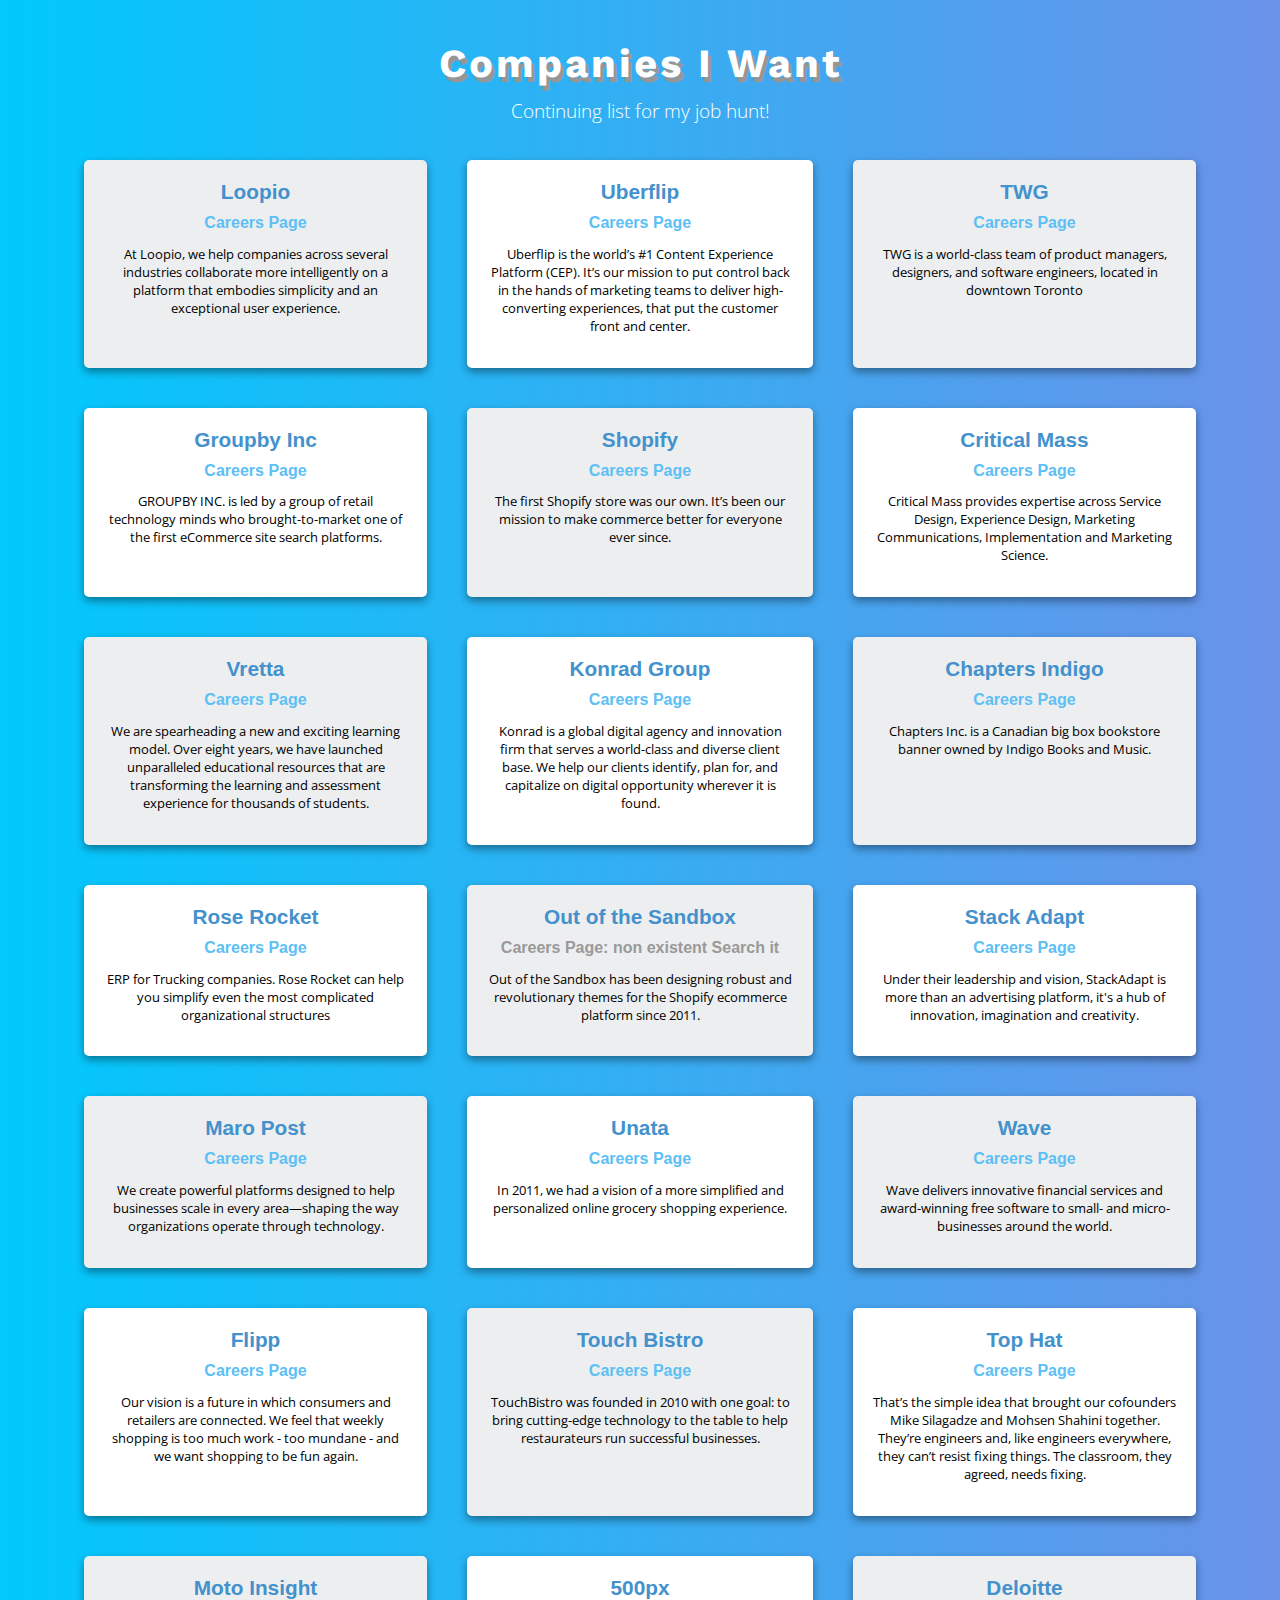
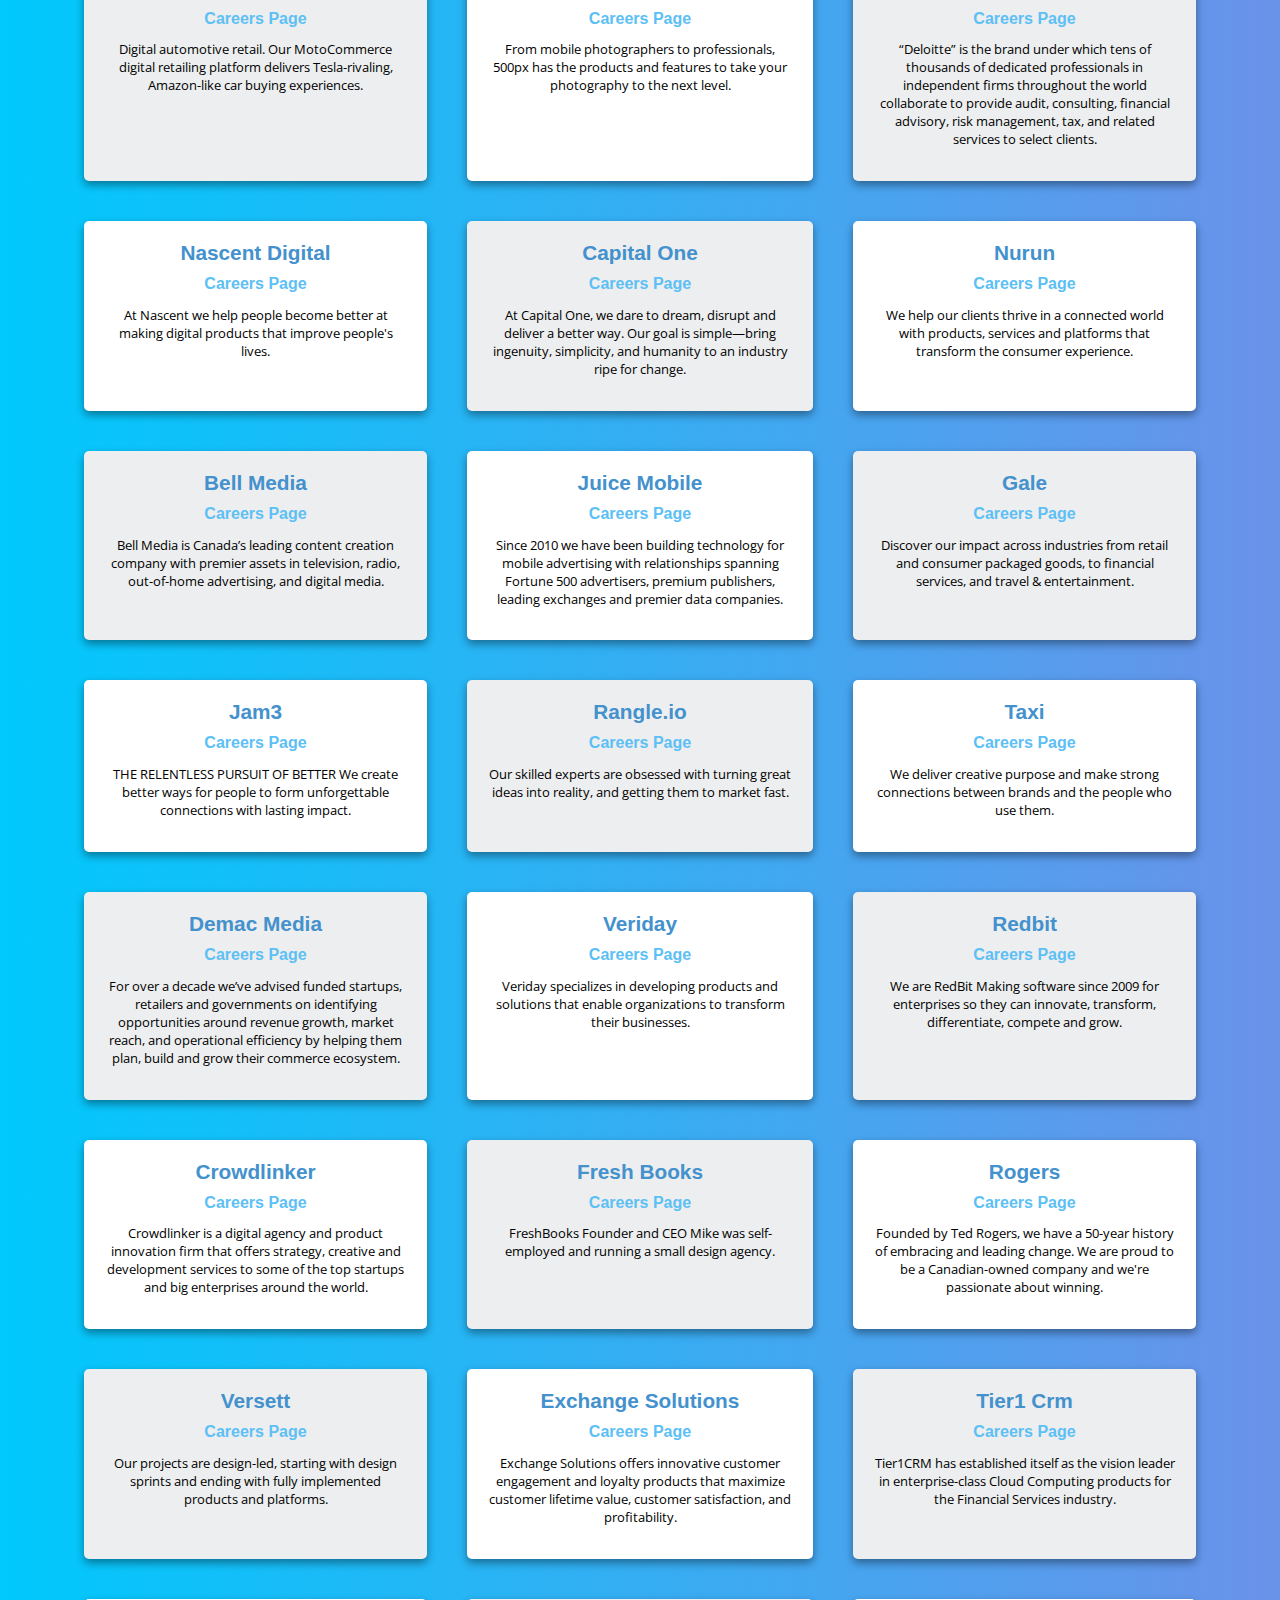
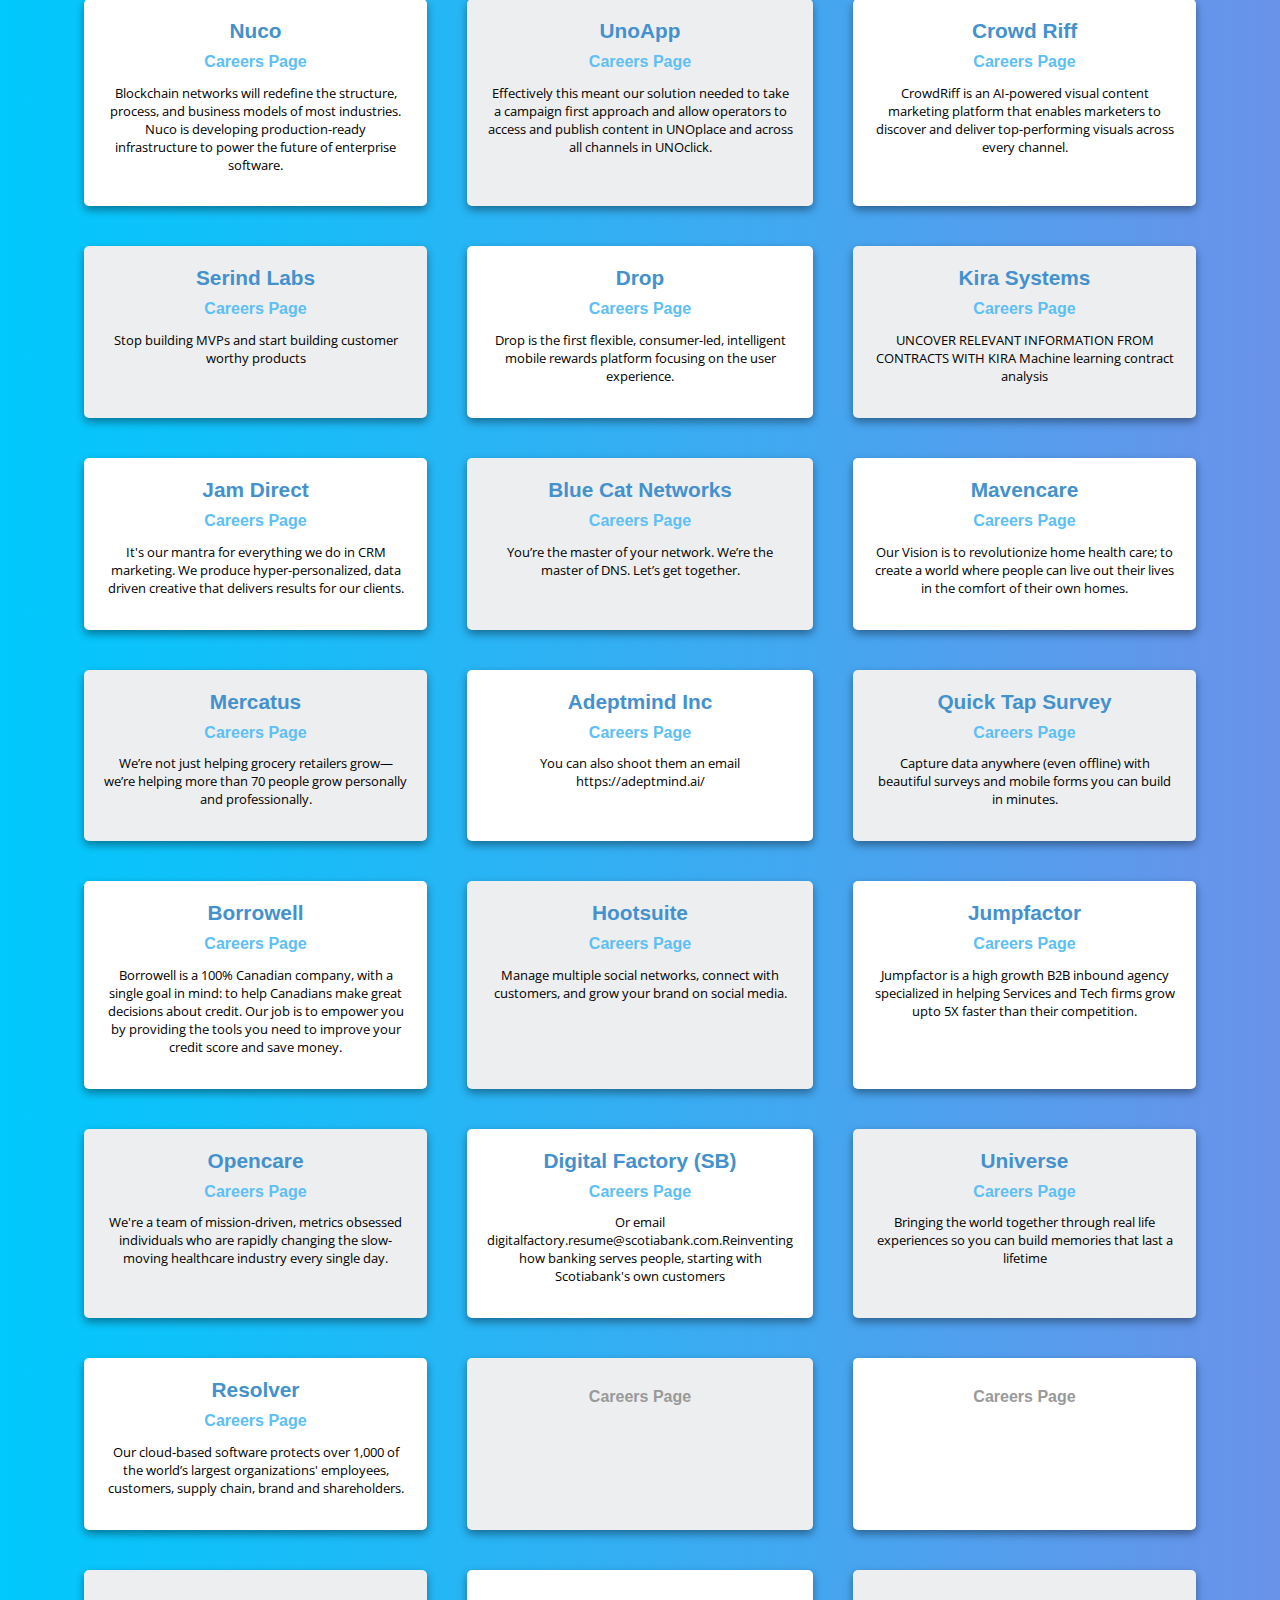
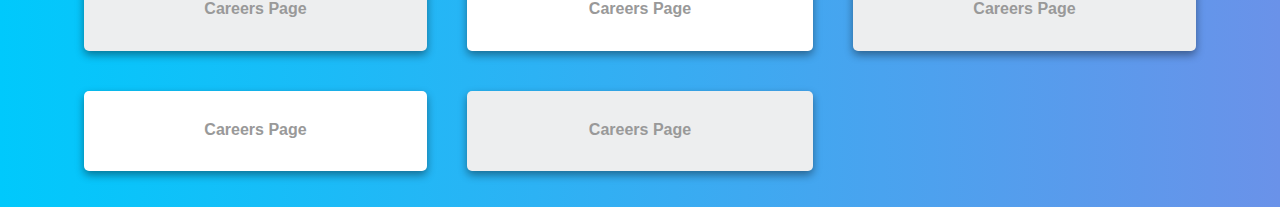
==== commit 0e51aa9d: "Adding additional companies" ====
--- a/companies.html
+++ b/companies.html
@@ -294,6 +294,56 @@
                 <li class="company-url"><a href="https://www.opencare.com/careers">Careers Page</a></li>
                 <p class="desc">We're a team of mission-driven, metrics obsessed individuals who are rapidly changing the slow-moving healthcare industry every single day. </p>
             </div>
+            <div class="company">
+                <li class="company-name">Digital Factory (SB)</li>
+                <li class="company-url"><a href="https://jobs.scotiabank.com/search/?q=digital+factory&locationsearch=toronto">Careers Page</a></li>
+                <p class="desc">Or email digitalfactory.resume@scotiabank.com.Reinventing how banking serves people, starting with Scotiabank's own customers</p>
+            </div>
+            <div class="company">
+                <li class="company-name">Universe</li>
+                <li class="company-url"><a href="https://universe.applytojob.com/apply/">Careers Page</a></li>
+                <p class="desc">Bringing the world together through real life experiences so you can build memories that last a lifetime </p>
+            </div>
+            <div class="company">
+                <li class="company-name">Resolver</li>
+                <li class="company-url"><a href="https://www.resolver.com/careers/openings/">Careers Page</a></li>
+                <p class="desc">Our cloud-based software protects over 1,000 of the world’s largest organizations' employees, customers, supply chain, brand and shareholders.</p>
+            </div>
+            <div class="company">
+                <li class="company-name"></li>
+                <li class="company-url"><a href="">Careers Page</a></li>
+                <p class="desc"> </p>
+            </div>
+            <div class="company">
+                <li class="company-name"></li>
+                <li class="company-url"><a href="">Careers Page</a></li>
+                <p class="desc"> </p>
+            </div>
+            <div class="company">
+                <li class="company-name"></li>
+                <li class="company-url"><a href="">Careers Page</a></li>
+                <p class="desc"> </p>
+            </div>
+            <div class="company">
+                <li class="company-name"></li>
+                <li class="company-url"><a href="">Careers Page</a></li>
+                <p class="desc"> </p>
+            </div>
+            <div class="company">
+                <li class="company-name"></li>
+                <li class="company-url"><a href="">Careers Page</a></li>
+                <p class="desc"> </p>
+            </div>
+            <div class="company">
+                <li class="company-name"></li>
+                <li class="company-url"><a href="">Careers Page</a></li>
+                <p class="desc"> </p>
+            </div>
+            <div class="company">
+                <li class="company-name"></li>
+                <li class="company-url"><a href="">Careers Page</a></li>
+                <p class="desc"> </p>
+            </div>
 
         </ul>
 
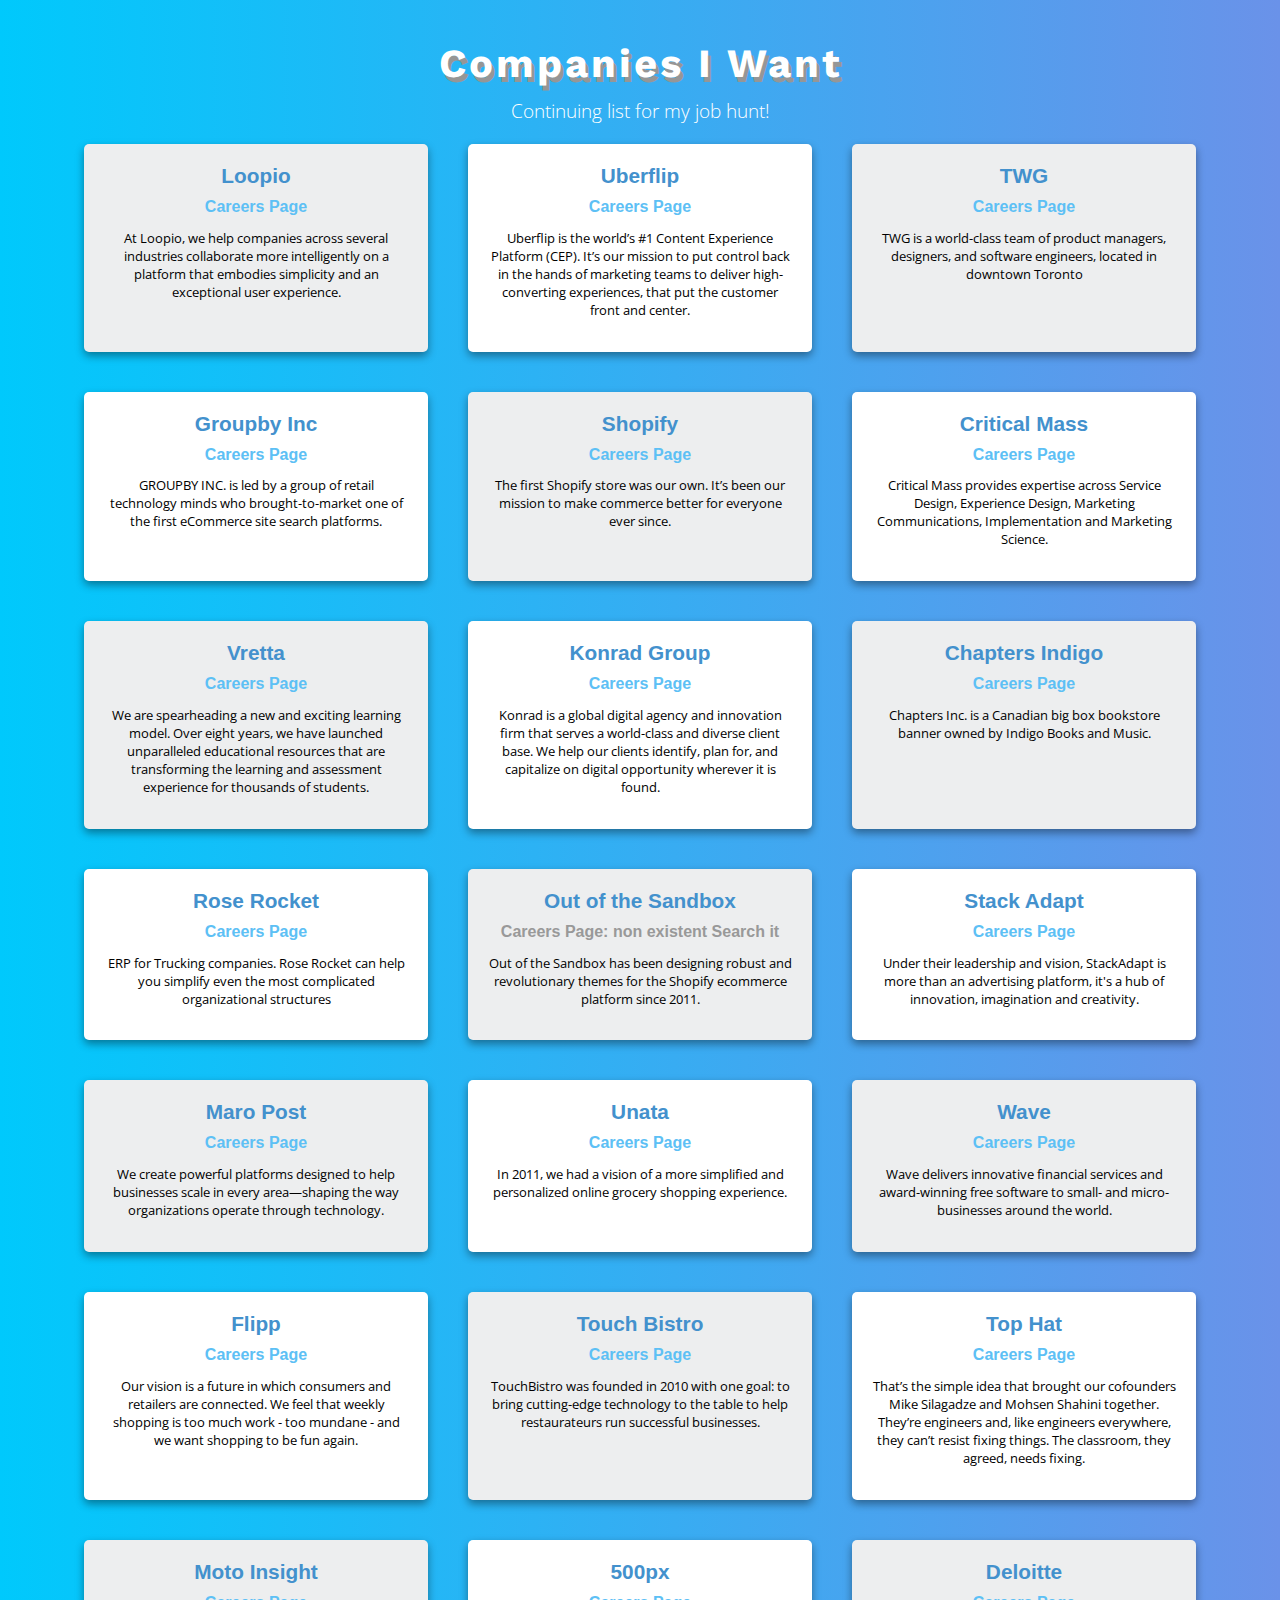
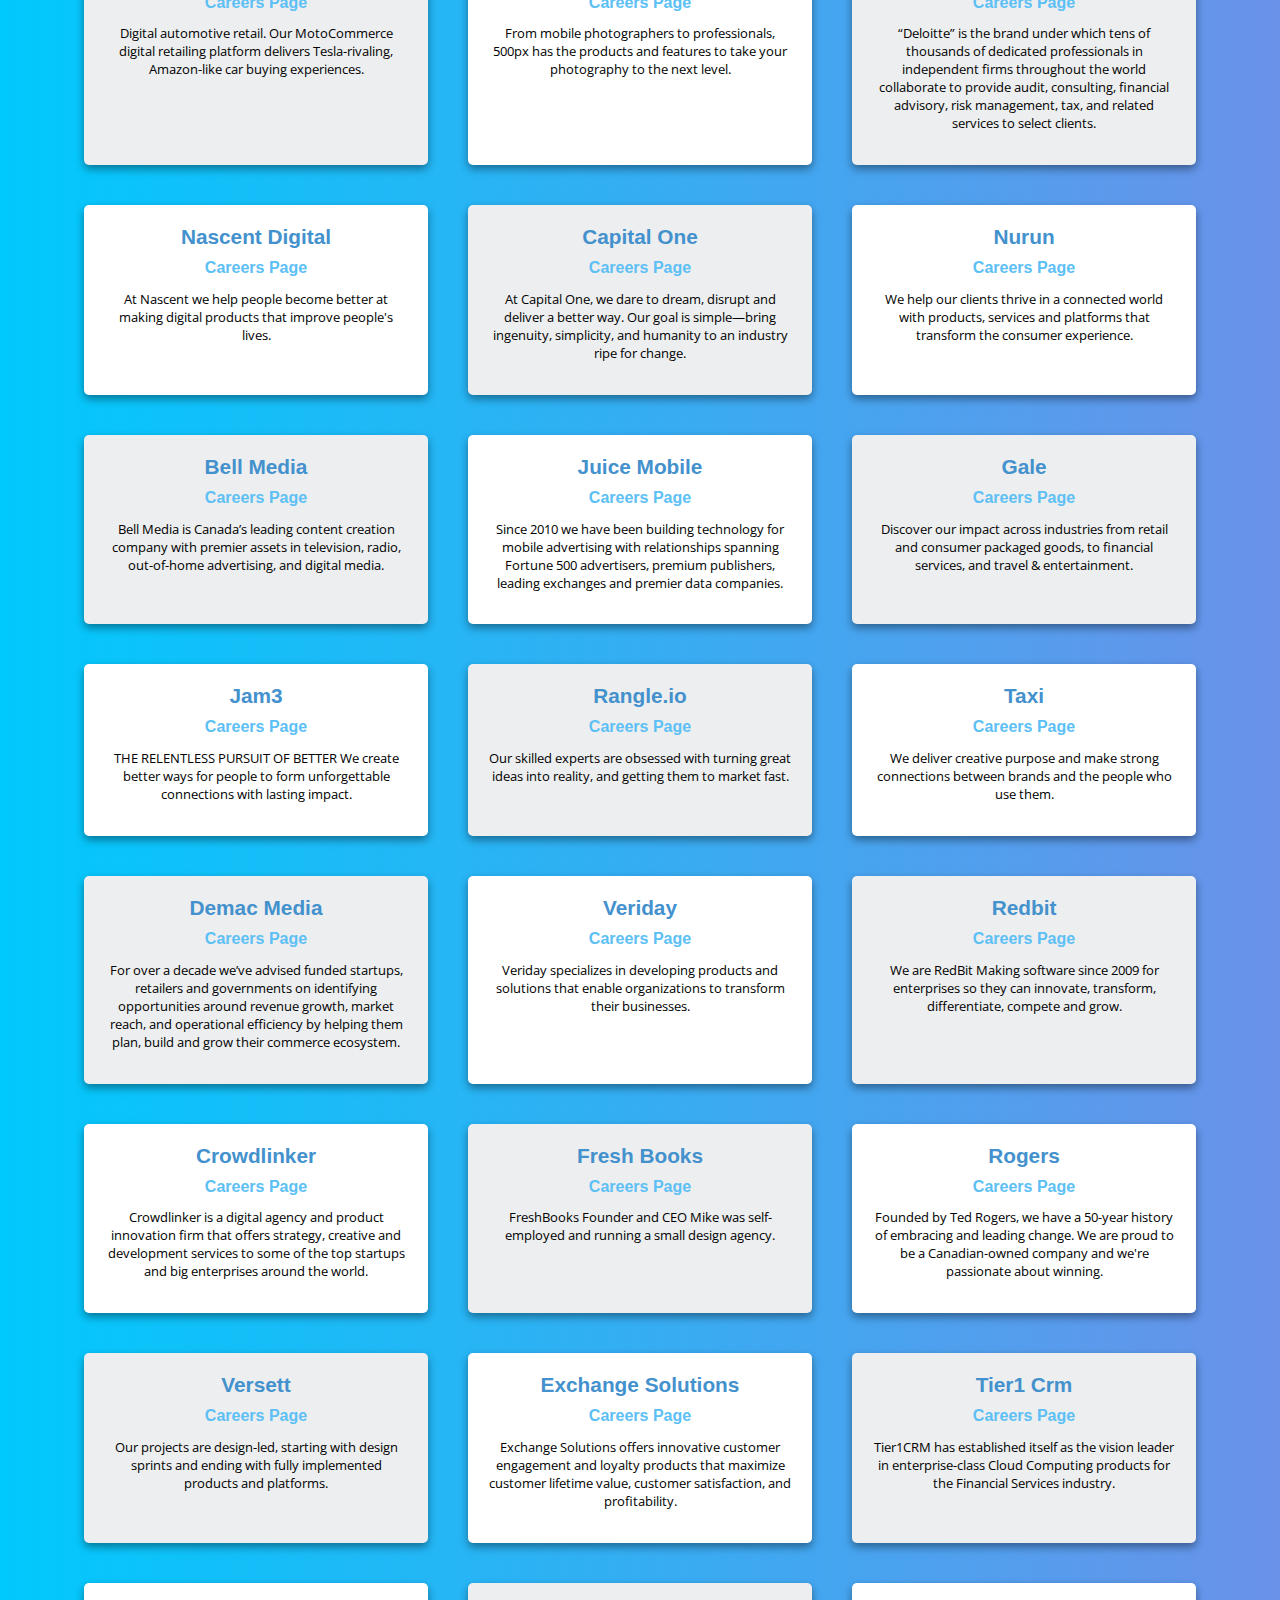
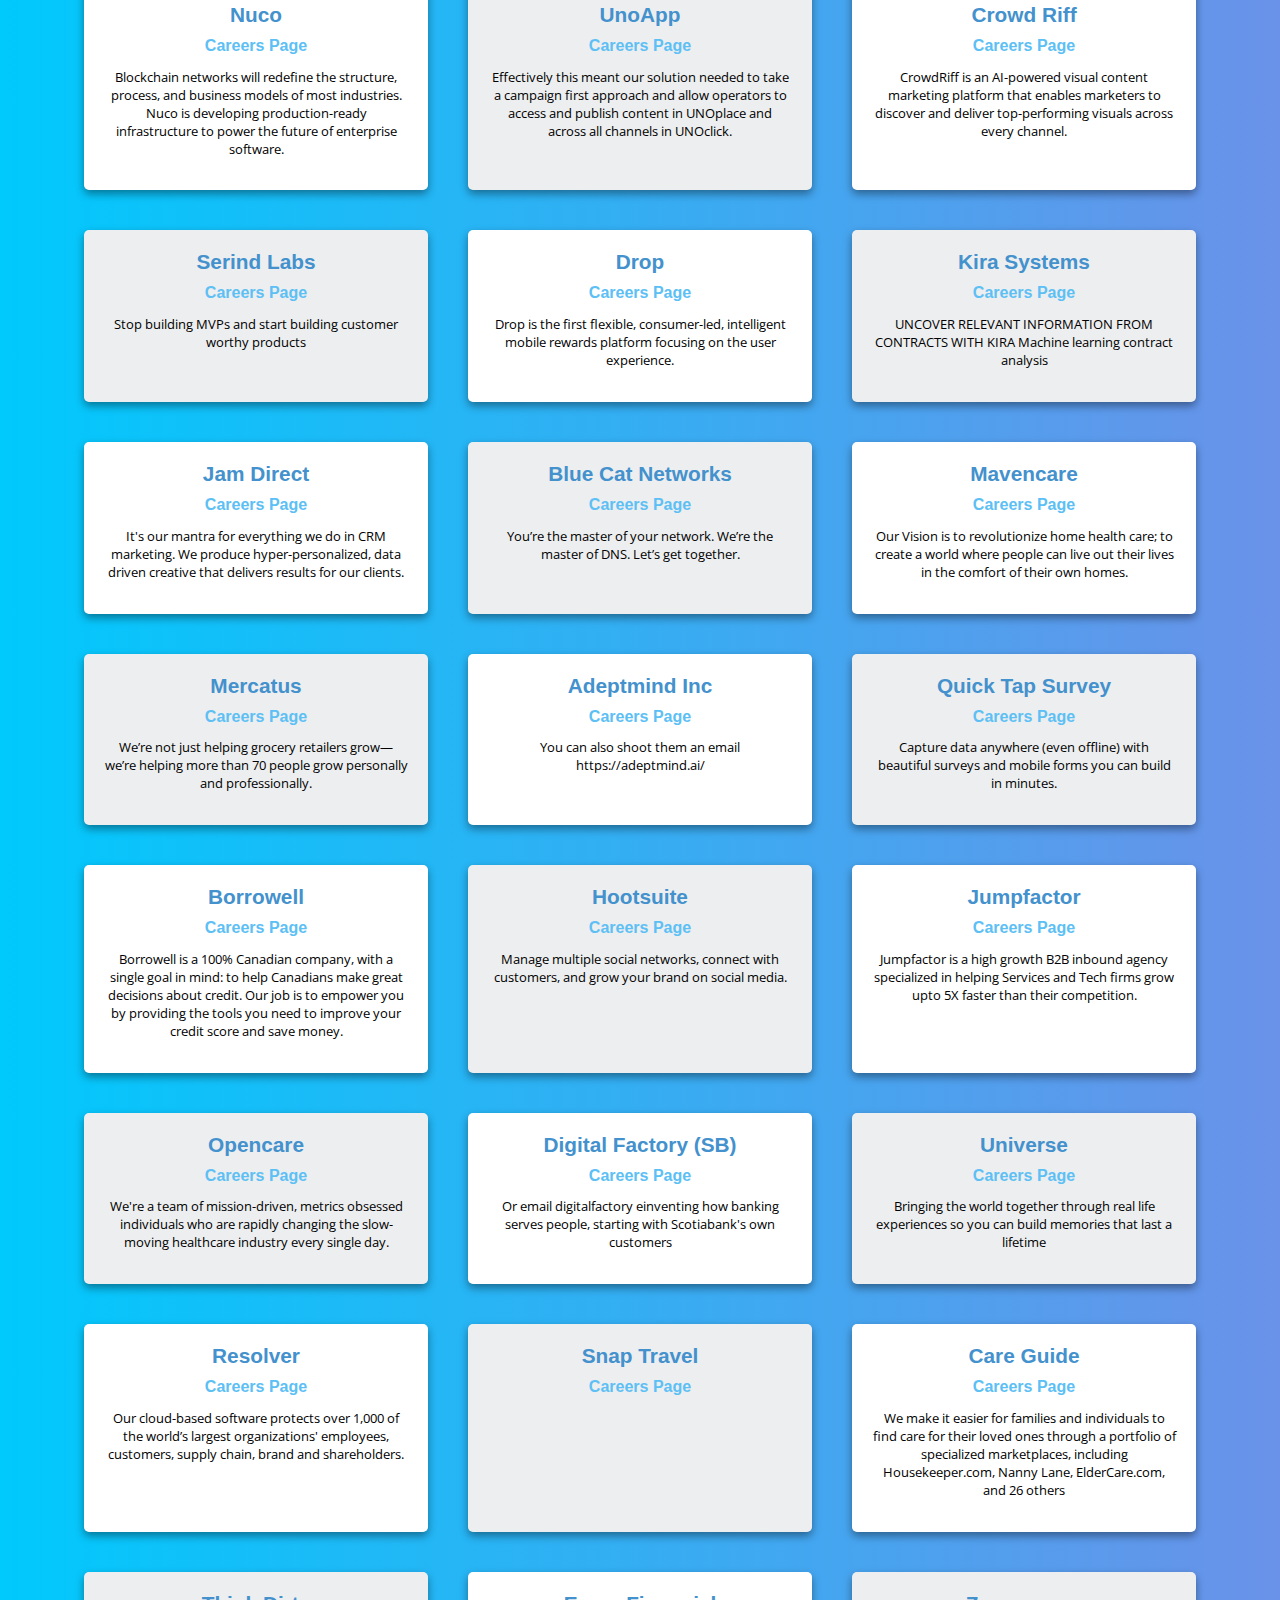
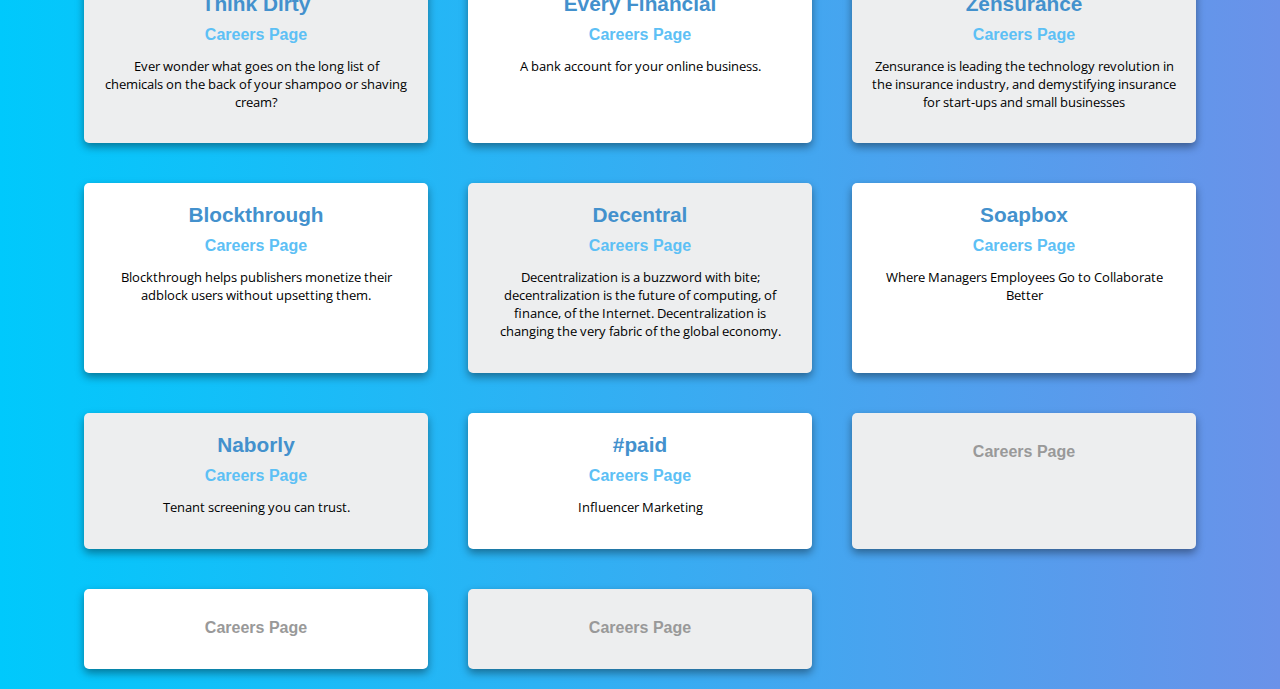
==== commit f02345bf: "Added additional companies" ====
--- a/companies.html
+++ b/companies.html
@@ -15,7 +15,7 @@
     <div class="wrapper">
         <h1>Companies I Want</h1>
         <h2>Continuing list for my job hunt!</h2>
-        <ul>
+        <div class="grid">
             <div class="company">
                 <li class="company-name">Loopio</li>
                 <li class="company-url"><a href="https://www.loopio.com/careers#data-scroll2">Careers Page</a></li>
@@ -297,7 +297,7 @@
             <div class="company">
                 <li class="company-name">Digital Factory (SB)</li>
                 <li class="company-url"><a href="https://jobs.scotiabank.com/search/?q=digital+factory&locationsearch=toronto">Careers Page</a></li>
-                <p class="desc">Or email digitalfactory.resume@scotiabank.com.Reinventing how banking serves people, starting with Scotiabank's own customers</p>
+                <p class="desc">Or email digitalfactory einventing how banking serves people, starting with Scotiabank's own customers</p>
             </div>
             <div class="company">
                 <li class="company-name">Universe</li>
@@ -310,6 +310,56 @@
                 <p class="desc">Our cloud-based software protects over 1,000 of the world’s largest organizations' employees, customers, supply chain, brand and shareholders.</p>
             </div>
             <div class="company">
+                <li class="company-name">Snap Travel</li>
+                <li class="company-url"><a href="https://www.snaptravel.com/careers#positions">Careers Page</a></li>
+                <p class="desc"> </p>
+            </div>
+            <div class="company">
+                <li class="company-name">Care Guide</li>
+                <li class="company-url"><a href="https://angel.co/careguide/jobs">Careers Page</a></li>
+                <p class="desc">We make it easier for families and individuals to find care for their loved ones through a portfolio of specialized marketplaces, including Housekeeper.com, Nanny Lane, ElderCare.com, and 26 others </p>
+            </div>
+            <div class="company">
+                <li class="company-name">Think Dirty</li>
+                <li class="company-url"><a href="https://angel.co/think-dirty/jobs/46192-ruby-developer">Careers Page</a></li>
+                <p class="desc"> Ever wonder what goes on the long list of chemicals on the back of your shampoo or shaving cream? </p>
+            </div>
+            <div class="company">
+                <li class="company-name">Every Financial</li>
+                <li class="company-url"><a href="https://angel.co/everyfinancial/jobs">Careers Page</a></li>
+                <p class="desc"> A bank account for your online business.</p>
+            </div>
+            <div class="company">
+                <li class="company-name">Zensurance</li>
+                <li class="company-url"><a href="https://angel.co/zensurance/jobs">Careers Page</a></li>
+                <p class="desc"> Zensurance is leading the technology revolution in the insurance industry, and demystifying insurance for start-ups and small businesses</p>
+            </div>
+            <div class="company">
+                <li class="company-name">Blockthrough</li>
+                <li class="company-url"><a href="https://blockthrough.com/careers/">Careers Page</a></li>
+                <p class="desc"> Blockthrough helps publishers monetize their adblock users without upsetting them.</p>
+            </div>
+            <div class="company">
+                <li class="company-name">Decentral</li>
+                <li class="company-url"><a href="https://jaxx.io/careers.html">Careers Page</a></li>
+                <p class="desc">Decentralization is a buzzword with bite; decentralization is the future of computing, of finance, of the Internet. Decentralization is changing the very fabric of the global economy. </p>
+            </div>
+            <div class="company">
+                <li class="company-name">Soapbox</li>
+                <li class="company-url"><a href="https://soapboxhq.com/about/careers">Careers Page</a></li>
+                <p class="desc">Where Managers Employees Go to Collaborate Better </p>
+            </div>
+            <div class="company">
+                <li class="company-name">Naborly</li>
+                <li class="company-url"><a href="https://naborly.com/careers/">Careers Page</a></li>
+                <p class="desc">Tenant screening you can trust. </p>
+            </div>
+            <div class="company">
+                <li class="company-name">#paid</li>
+                <li class="company-url"><a href="https://hashtagpaid.com/about#careers">Careers Page</a></li>
+                <p class="desc">Influencer Marketing</p>
+            </div>
+            <div class="company">
                 <li class="company-name"></li>
                 <li class="company-url"><a href="">Careers Page</a></li>
                 <p class="desc"> </p>
@@ -324,28 +374,8 @@
                 <li class="company-url"><a href="">Careers Page</a></li>
                 <p class="desc"> </p>
             </div>
-            <div class="company">
-                <li class="company-name"></li>
-                <li class="company-url"><a href="">Careers Page</a></li>
-                <p class="desc"> </p>
-            </div>
-            <div class="company">
-                <li class="company-name"></li>
-                <li class="company-url"><a href="">Careers Page</a></li>
-                <p class="desc"> </p>
-            </div>
-            <div class="company">
-                <li class="company-name"></li>
-                <li class="company-url"><a href="">Careers Page</a></li>
-                <p class="desc"> </p>
-            </div>
-            <div class="company">
-                <li class="company-name"></li>
-                <li class="company-url"><a href="">Careers Page</a></li>
-                <p class="desc"> </p>
-            </div>
 
-        </ul>
+        </div>
 
     </div>
     <script src="https://ajax.googleapis.com/ajax/libs/jquery/1.10.2/jquery.min.js"></script>
--- a/companies.css
+++ b/companies.css
@@ -14,7 +14,7 @@
     margin: 0 auto;
 }
 
-ul {
+.grid {
     list-style: none;
     display: grid;
     grid-template-columns: 1fr 1fr 1fr;
@@ -48,6 +48,7 @@
     box-shadow: 0 4px 8px 0 rgba(0,0,0,0.4);
     -webkit-transition: 0.3s;
     transition: 0.3s;
+    display: inline-block;
 }
 
 .company:nth-child(odd) {
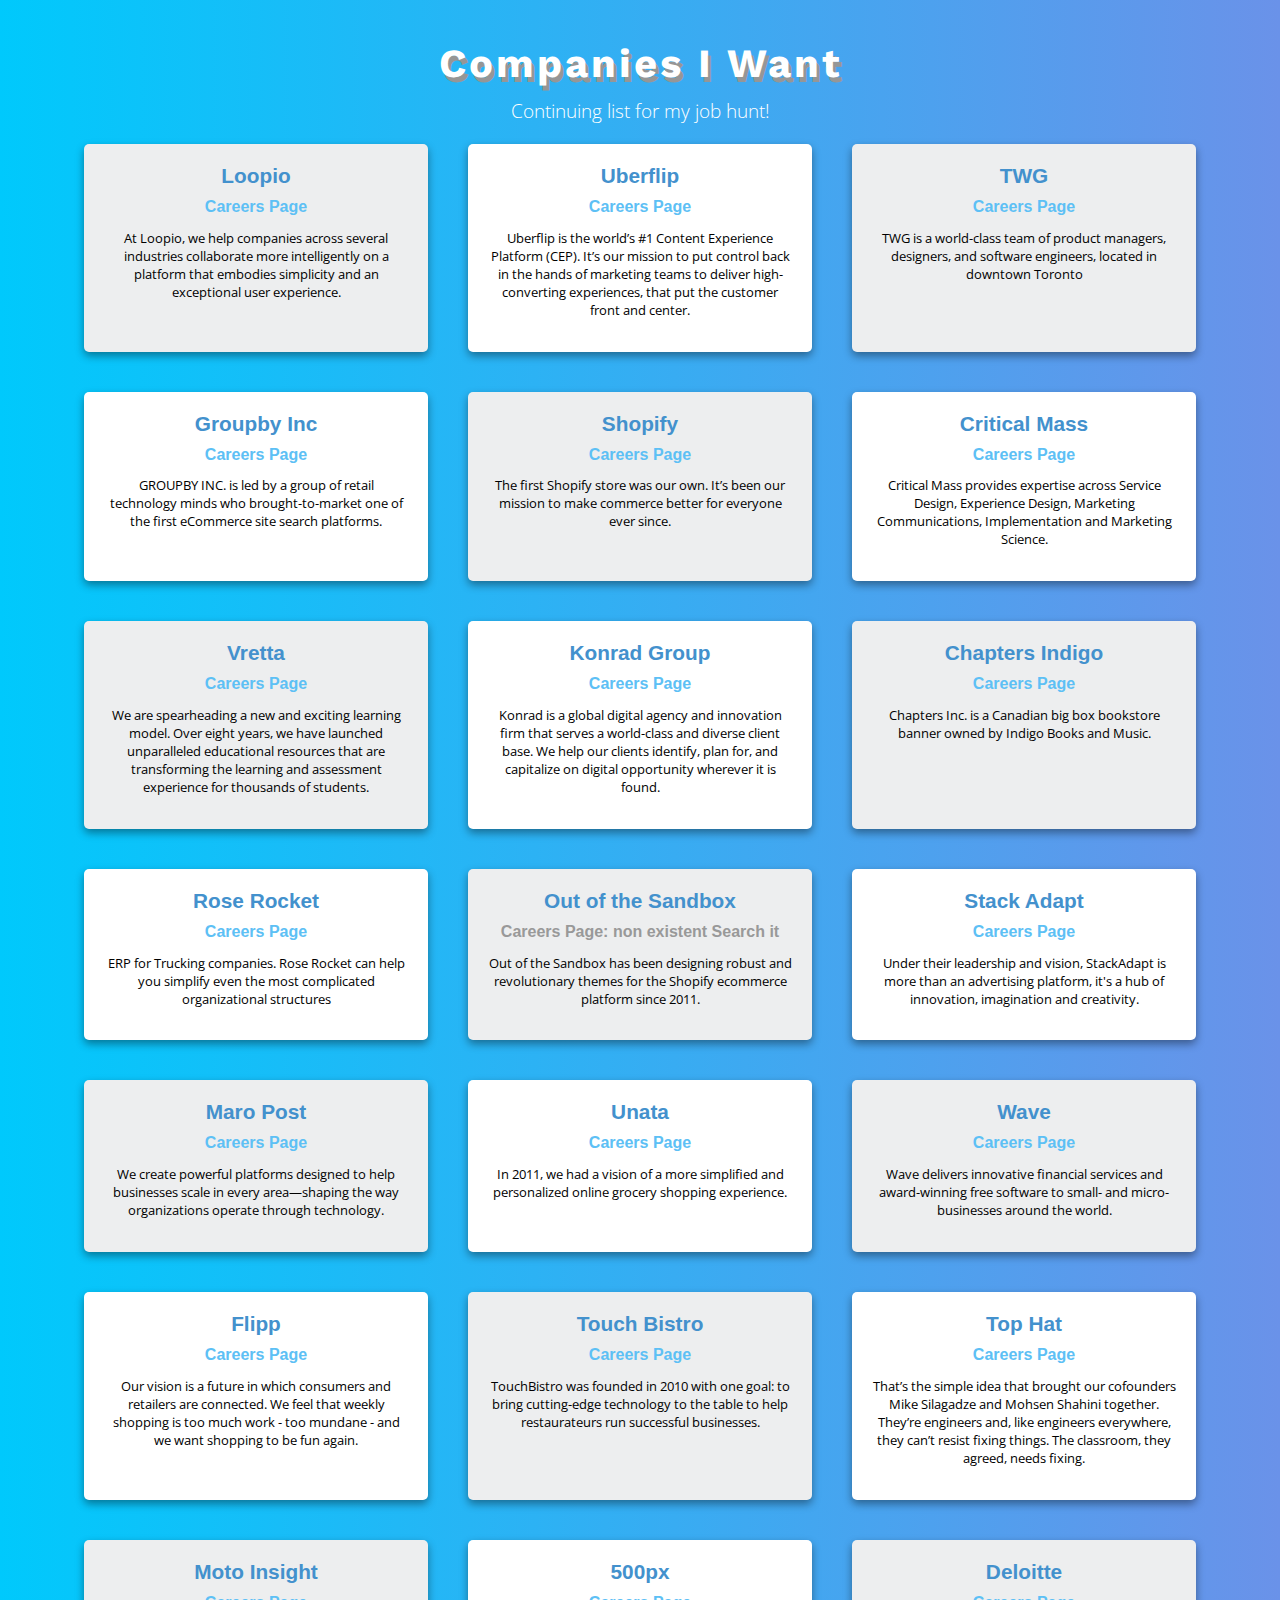
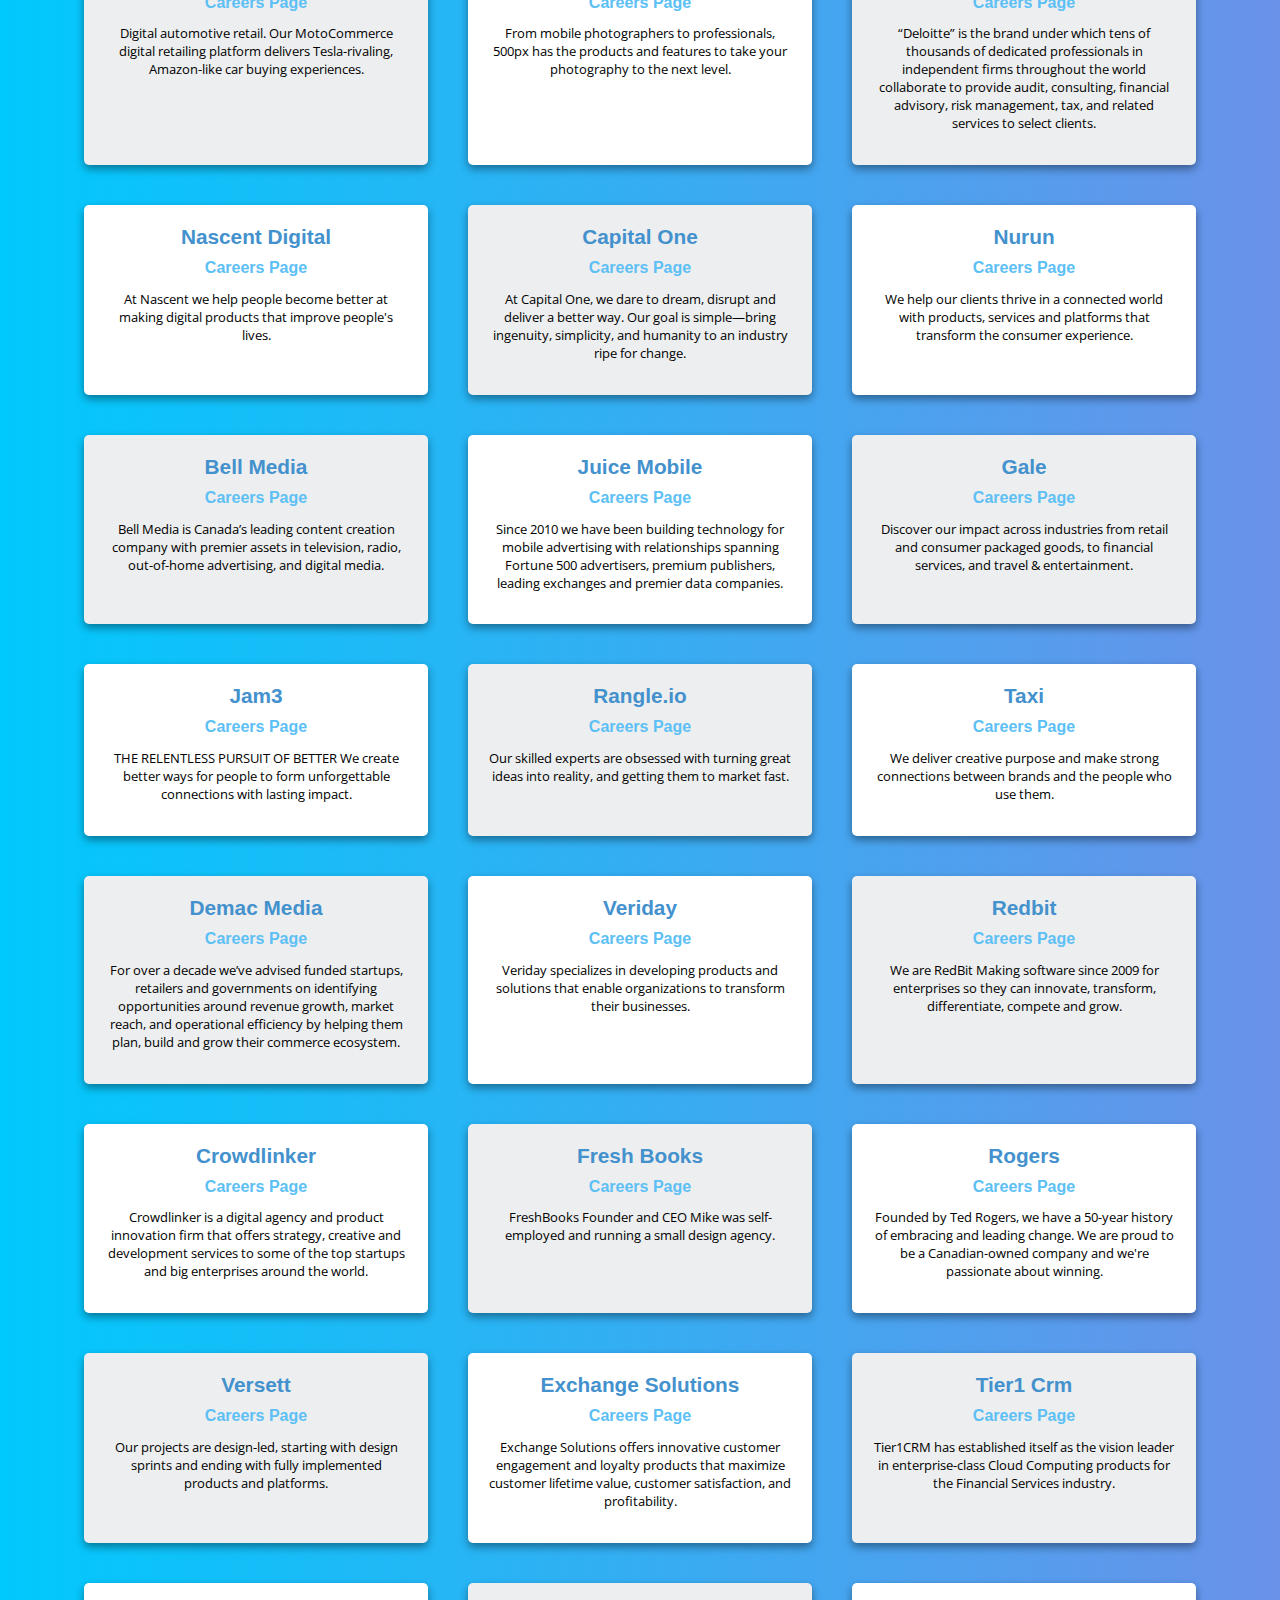
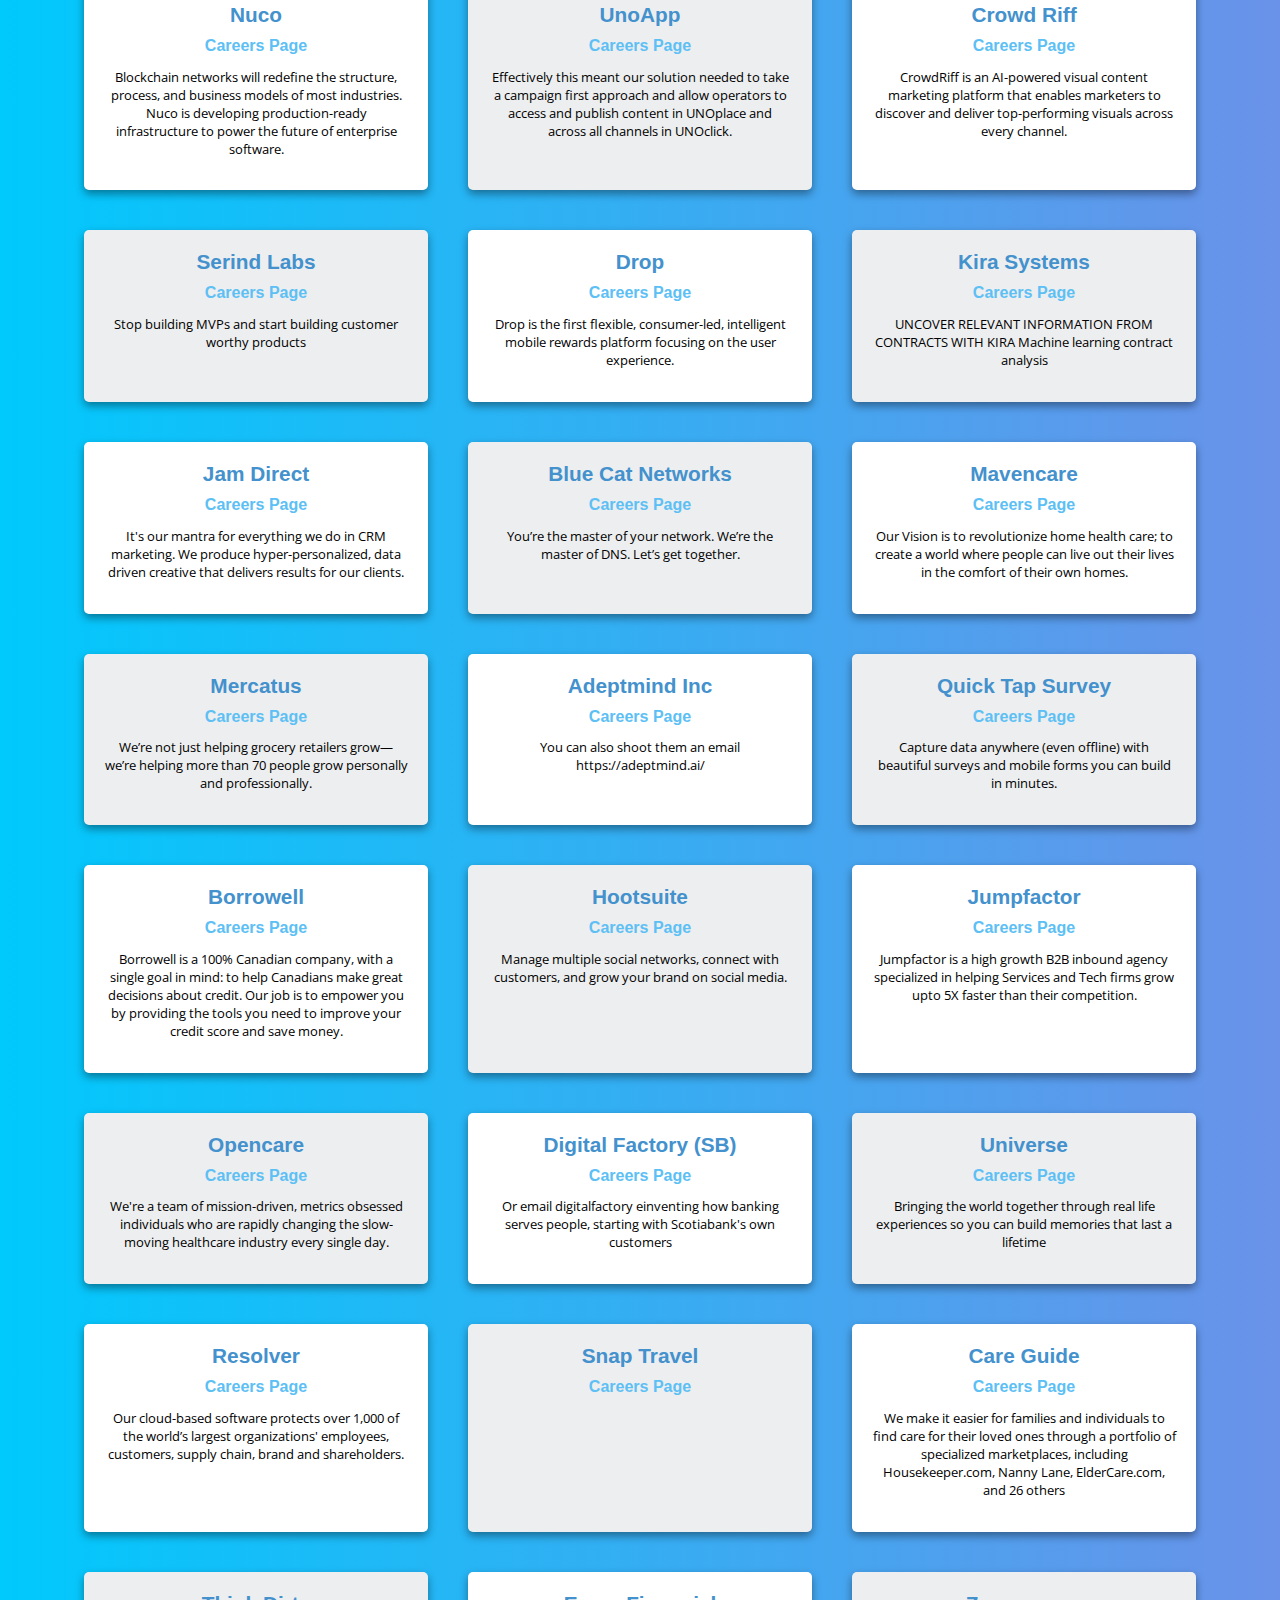
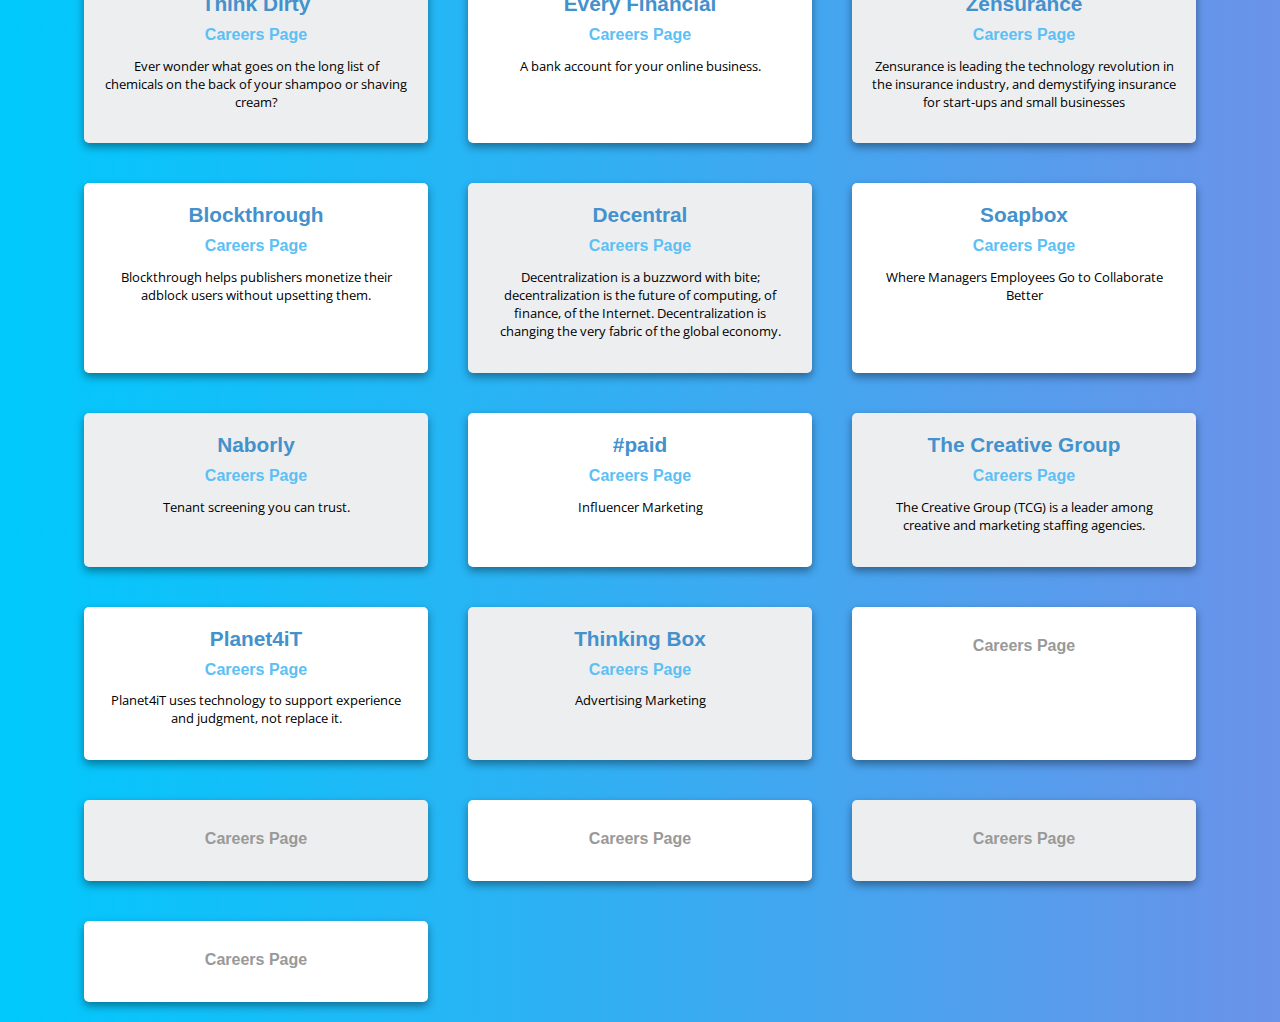
==== commit 2c0dc9ec: "Adding additional companies" ====
--- a/companies.html
+++ b/companies.html
@@ -360,6 +360,31 @@
                 <p class="desc">Influencer Marketing</p>
             </div>
             <div class="company">
+                <li class="company-name">The Creative Group</li>
+                <li class="company-url"><a href="https://www.roberthalf.ca/jobs/Developer/Toronto?&_ga=2.194365092.862148019.1529852236-788288936.1529852236">Careers Page</a></li>
+                <p class="desc">The Creative Group (TCG) is a leader among creative and marketing staffing agencies. </p>
+            </div>
+            <div class="company">
+                <li class="company-name">Planet4iT</li>
+                <li class="company-url"><a href="https://www.planet4it.com/ITJobs.aspx">Careers Page</a></li>
+                <p class="desc">Planet4iT uses technology to support experience and judgment, not replace it.</p>
+            </div>
+            <div class="company">
+                <li class="company-name">Thinking Box</li>
+                <li class="company-url"><a href="https://www.glassdoor.ca/Jobs/Thinkingbox-Jobs-E803179.htm">Careers Page</a></li>
+                <p class="desc">Advertising Marketing</p>
+            </div>
+            <div class="company">
+                <li class="company-name"></li>
+                <li class="company-url"><a href="">Careers Page</a></li>
+                <p class="desc"> </p>
+            </div>
+            <div class="company">
+                <li class="company-name"></li>
+                <li class="company-url"><a href="">Careers Page</a></li>
+                <p class="desc"> </p>
+            </div>
+            <div class="company">
                 <li class="company-name"></li>
                 <li class="company-url"><a href="">Careers Page</a></li>
                 <p class="desc"> </p>
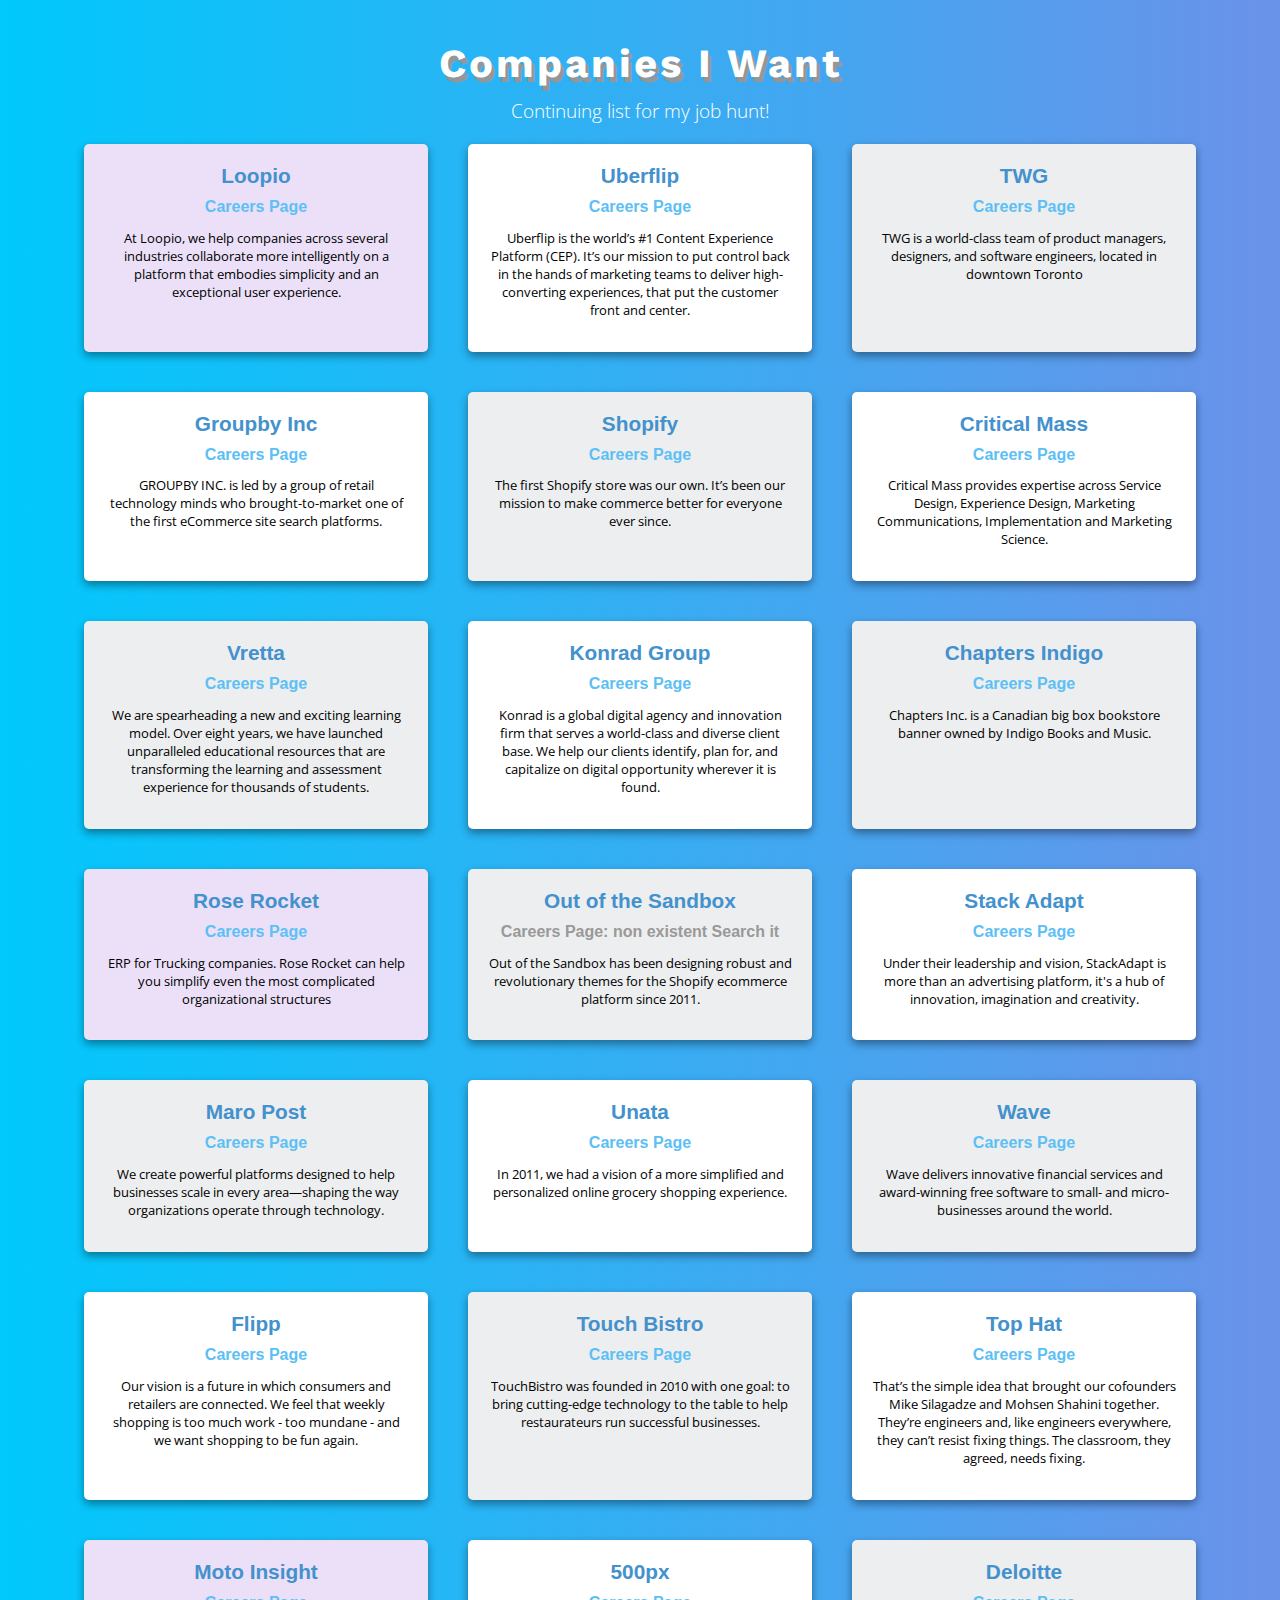
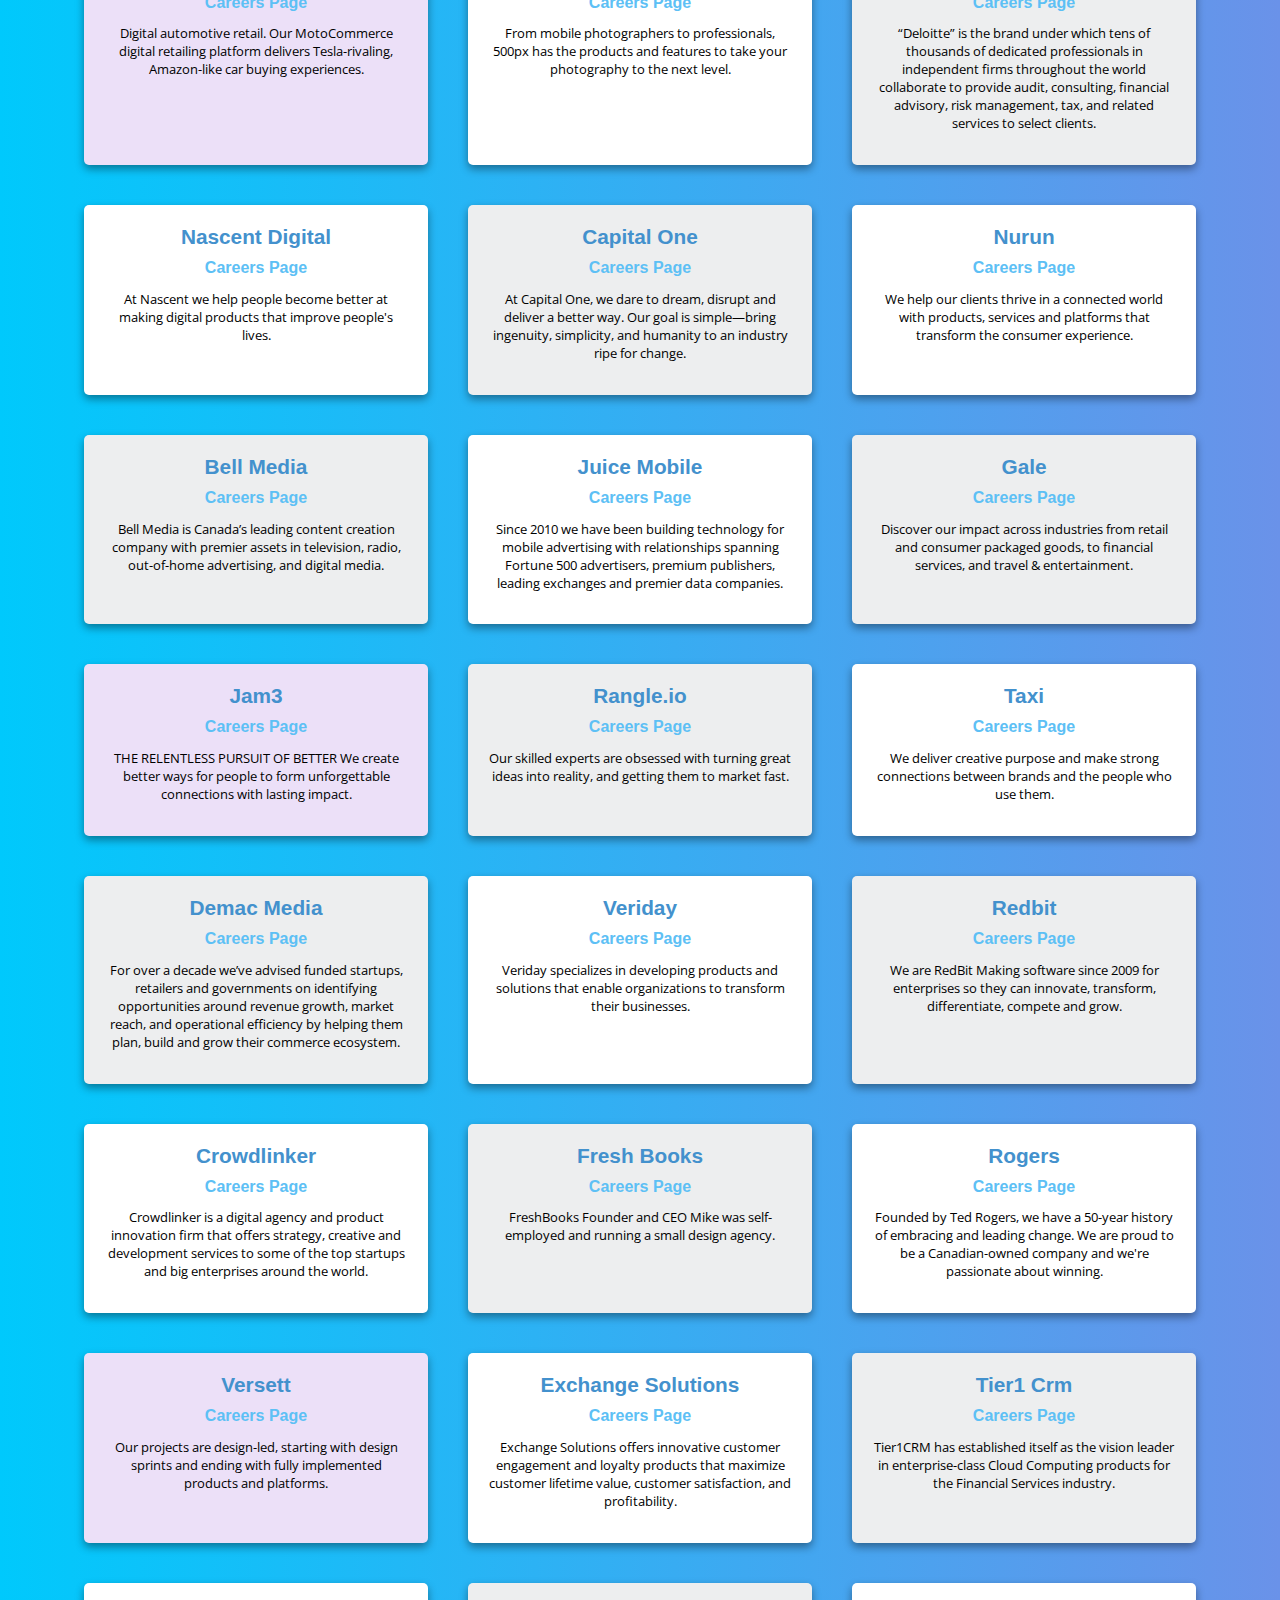
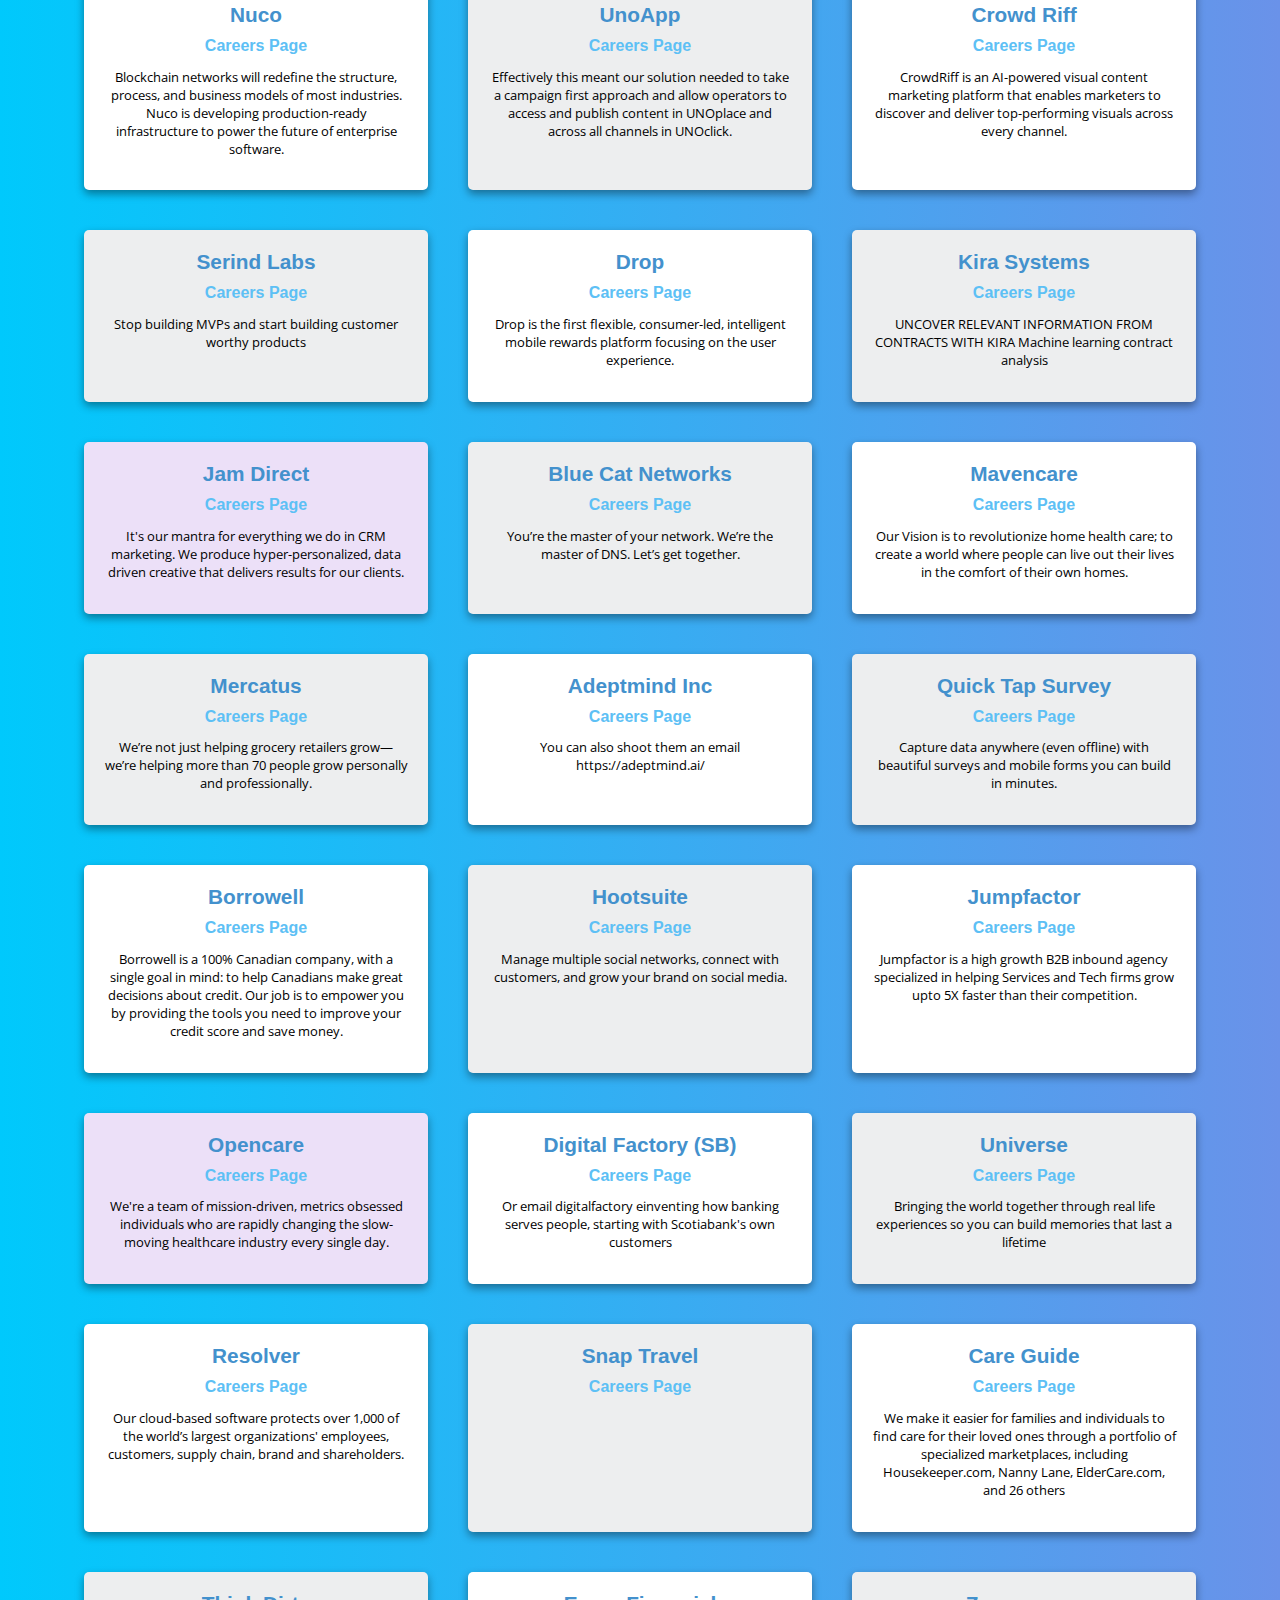
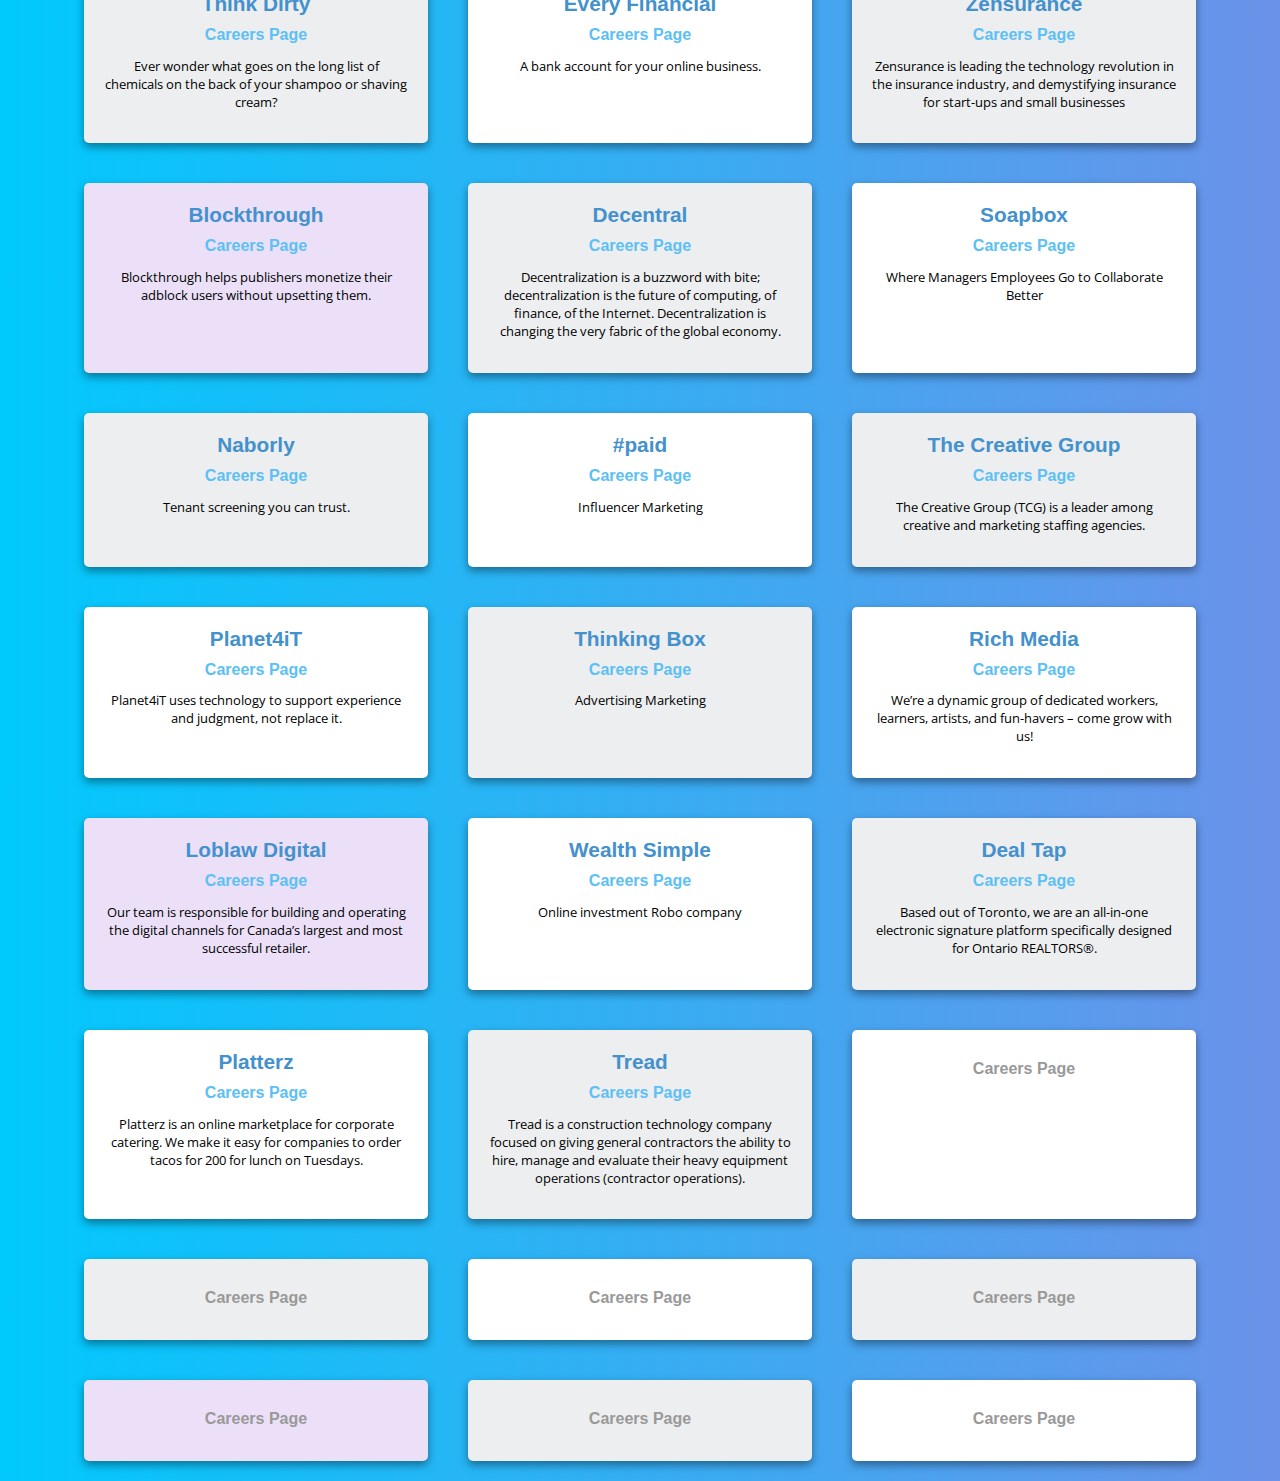
==== commit 6e58f784: "Added additional companies" ====
--- a/companies.html
+++ b/companies.html
@@ -375,6 +375,46 @@
                 <p class="desc">Advertising Marketing</p>
             </div>
             <div class="company">
+                <li class="company-name">Rich Media</li>
+                <li class="company-url"><a href="http://www.richmedia.com/careers">Careers Page</a></li>
+                <p class="desc">We’re a dynamic group of dedicated workers, learners, artists, and fun-havers – come grow with us! </p>
+            </div>
+            <div class="company">
+                <li class="company-name">Loblaw Digital</li>
+                <li class="company-url"><a href="http://loblawdigital.co/careers/">Careers Page</a></li>
+                <p class="desc">Our team is responsible for building and operating the digital channels for Canada’s largest and most successful retailer. </p>
+            </div>
+            <div class="company">
+                <li class="company-name">Wealth Simple</li>
+                <li class="company-url"><a href="https://jobs.lever.co/wealthsimple">Careers Page</a></li>
+                <p class="desc">Online investment Robo company </p>
+            </div>
+            <div class="company">
+                <li class="company-name">Deal Tap</li>
+                <li class="company-url"><a href="https://angel.co/dealtap/jobs">Careers Page</a></li>
+                <p class="desc">Based out of Toronto, we are an all-in-one electronic signature platform specifically designed for Ontario REALTORS®. </p>
+            </div>
+            <div class="company">
+                <li class="company-name">Platterz</li>
+                <li class="company-url"><a href="https://www.platterz.ca/c/careers/">Careers Page</a></li>
+                <p class="desc">Platterz is an online marketplace for corporate catering. We make it easy for companies to order tacos for 200 for lunch on Tuesdays. </p>
+            </div>
+            <div class="company">
+                <li class="company-name">Tread</li>
+                <li class="company-url"><a href="https://angel.co/tread/jobs/356025-front-end-developer?src=rec">Careers Page</a></li>
+                <p class="desc"> Tread is a construction technology company focused on giving general contractors the ability to hire, manage and evaluate their heavy equipment operations (contractor operations).</p>
+            </div>
+            <div class="company">
+                <li class="company-name"></li>
+                <li class="company-url"><a href="">Careers Page</a></li>
+                <p class="desc"> </p>
+            </div>
+            <div class="company">
+                <li class="company-name"></li>
+                <li class="company-url"><a href="">Careers Page</a></li>
+                <p class="desc"> </p>
+            </div>
+            <div class="company">
                 <li class="company-name"></li>
                 <li class="company-url"><a href="">Careers Page</a></li>
                 <p class="desc"> </p>
--- a/companies.css
+++ b/companies.css
@@ -55,6 +55,10 @@
     background-color: rgba(237, 238, 239, 1);
 }
 
+.company:nth-child(9n+1) {
+    background-color: rgb(236, 224, 248);
+}
+
 .company:hover {
     box-shadow: 0 8px 16px 0 rgba(0,0,0,0.4);
     -webkit-transition: 0.3s;
